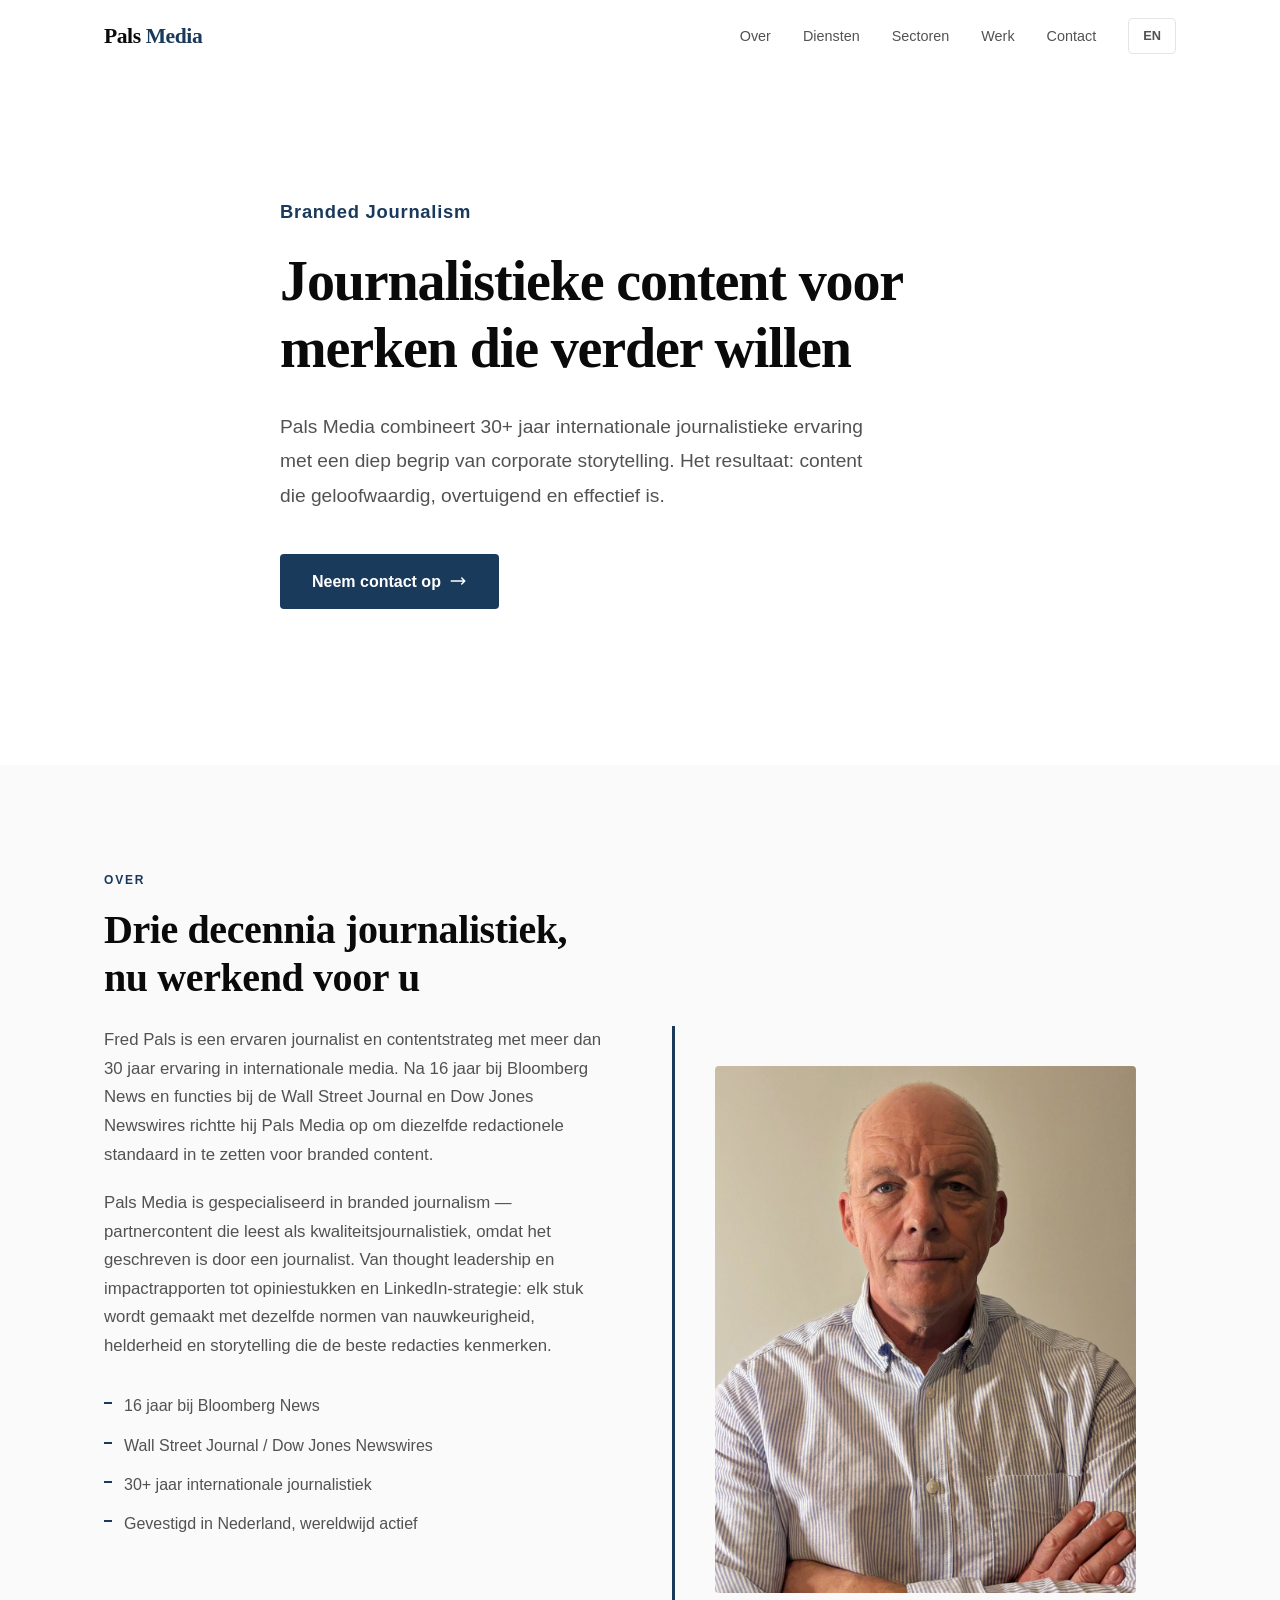
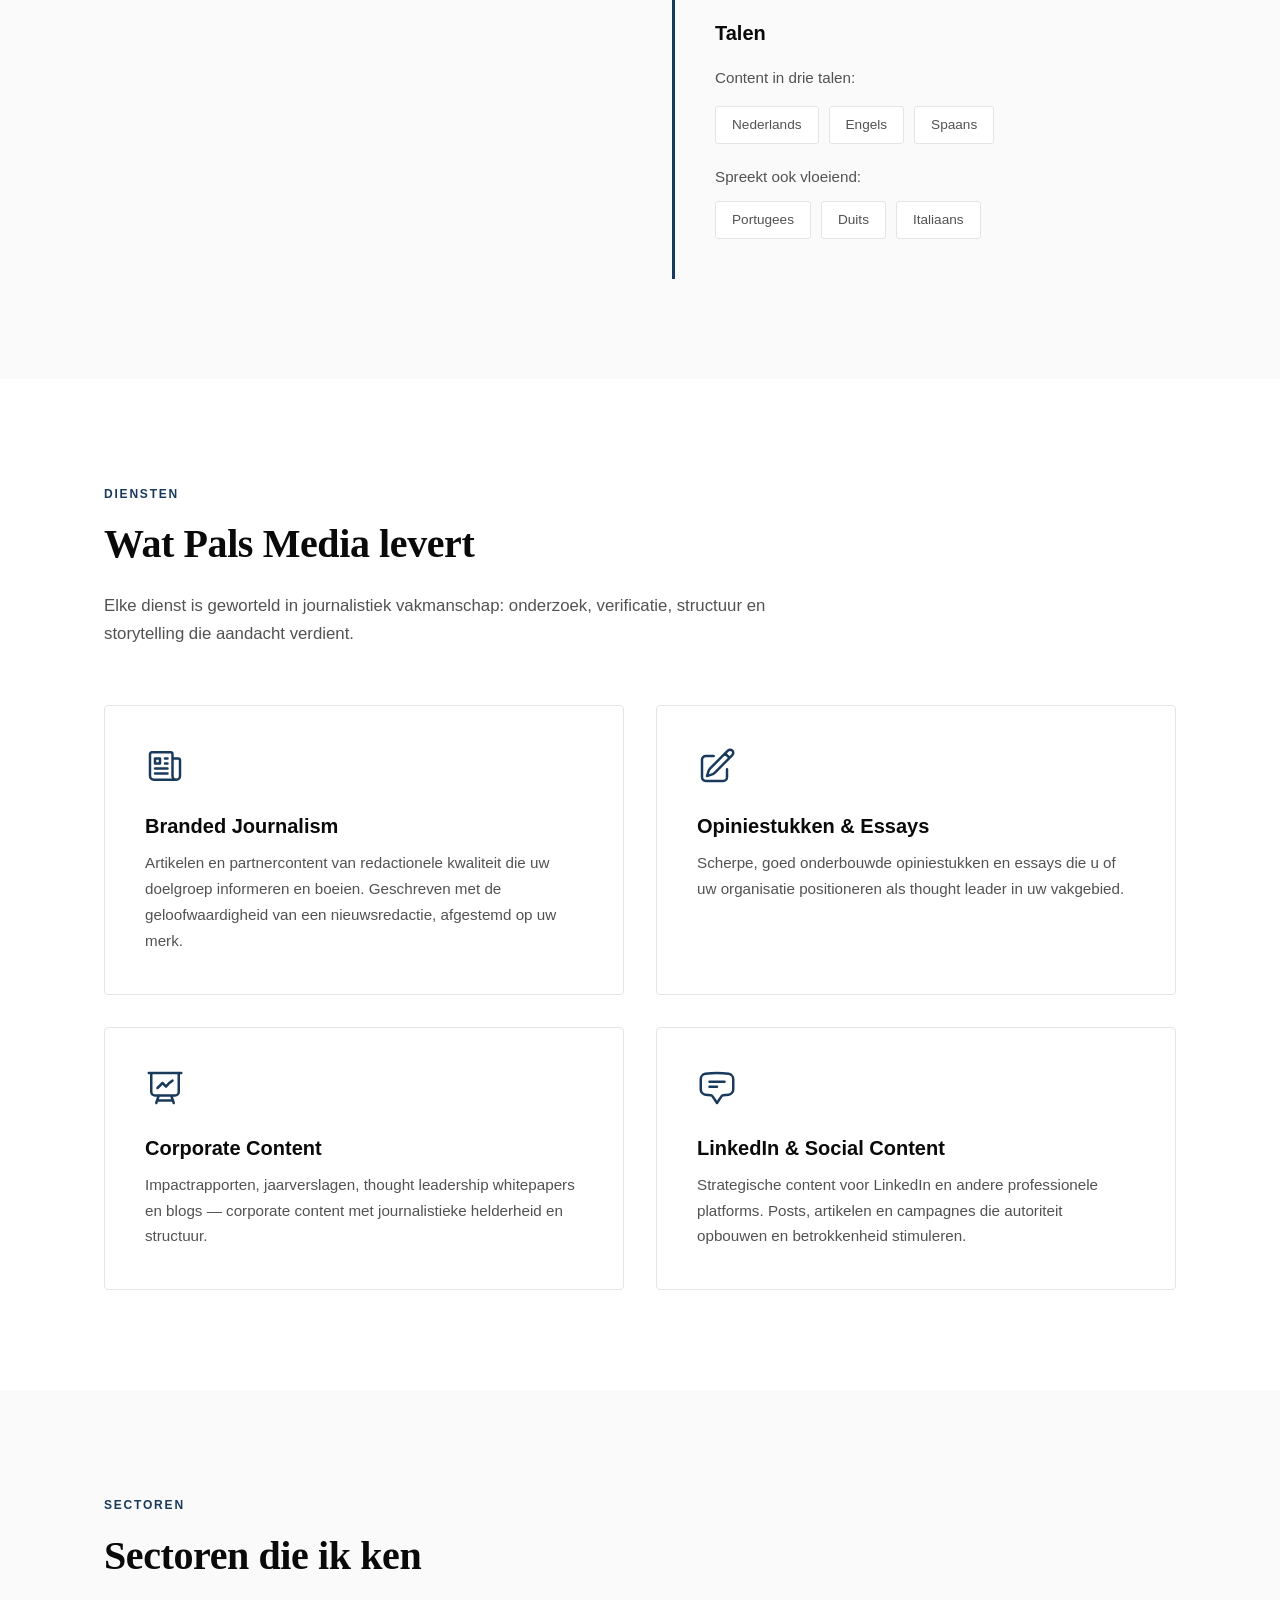
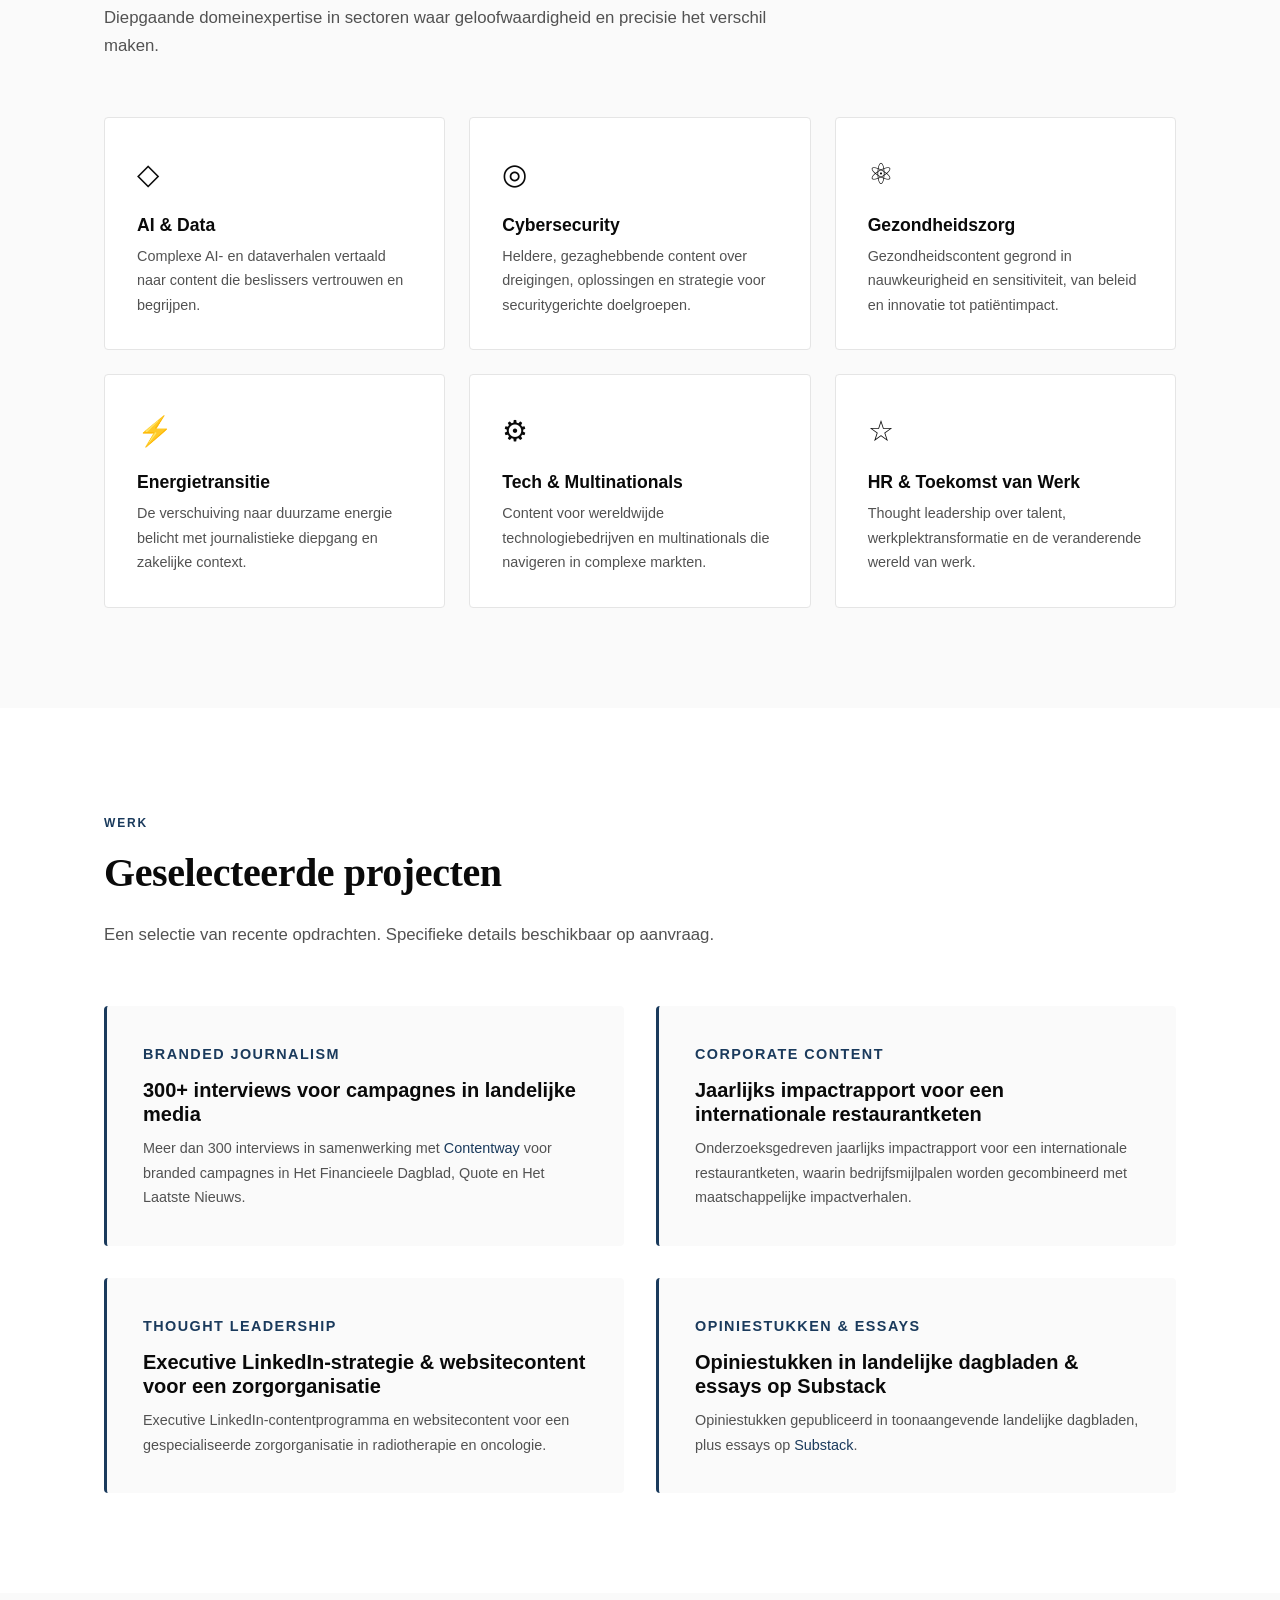
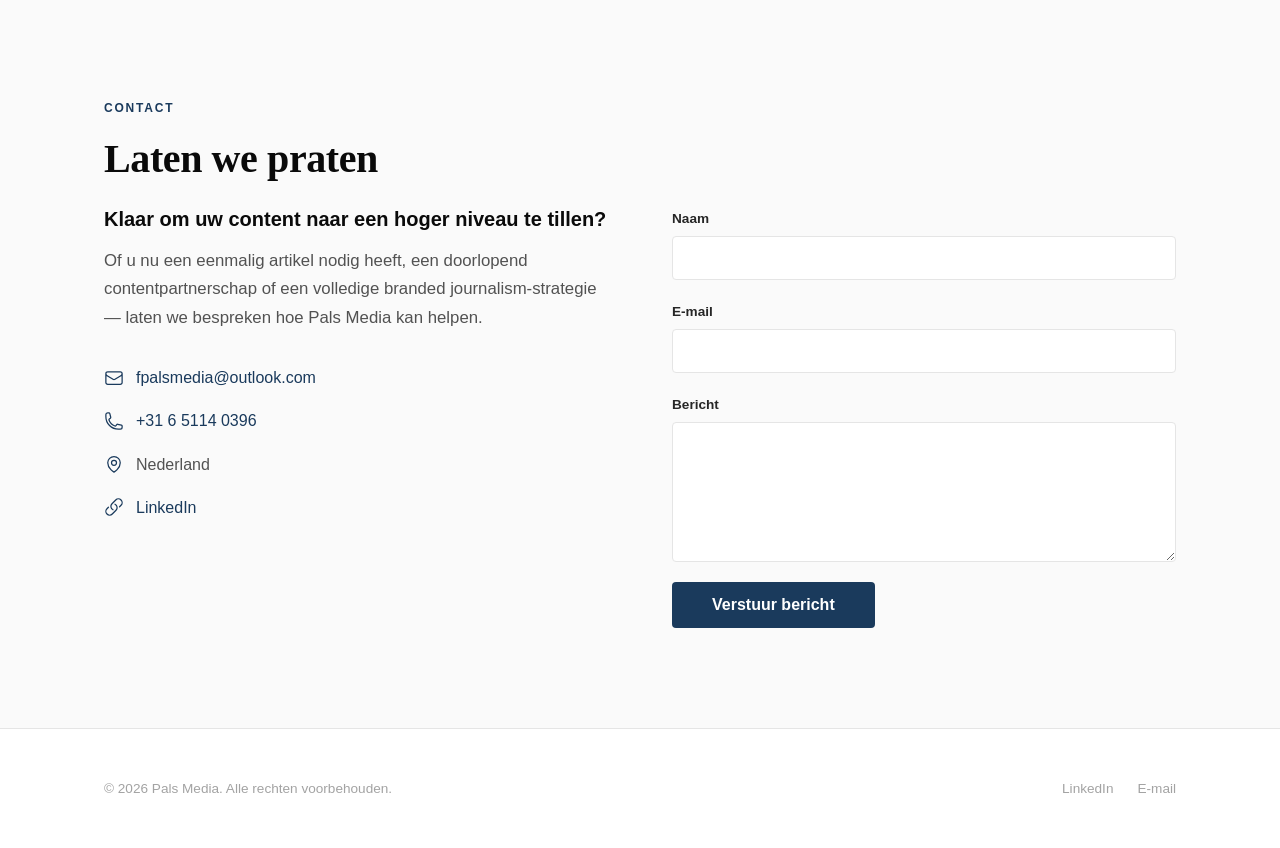
==== nl.html @ 9e6c5505 "Initial launch of Pals Media website Bilingual (EN/NL) single-page site with branded journalism port" ====
<!DOCTYPE html>
<html lang="nl">
<head>
  <meta charset="UTF-8">
  <meta name="viewport" content="width=device-width, initial-scale=1.0">
  <title>Pals Media — Branded Journalism &amp; Corporate Content</title>
  <meta name="description" content="Pals Media levert journalistieke branded content, corporate communicatie en thought leadership. 30+ jaar ervaring bij Bloomberg News, Wall Street Journal en Dow Jones.">
  <link rel="stylesheet" href="css/style.css">
</head>
<body>

  <!-- Header -->
  <header class="header" id="header">
    <div class="container header__inner">
      <a href="#hero" class="header__logo">Pals <span>Media</span></a>
      <nav class="nav" id="nav">
        <a href="#about" class="nav__link">Over</a>
        <a href="#services" class="nav__link">Diensten</a>
        <a href="#sectors" class="nav__link">Sectoren</a>
        <a href="#work" class="nav__link">Werk</a>
        <a href="#contact" class="nav__link">Contact</a>
        <a href="index.html" class="nav__lang">EN</a>
      </nav>
      <button class="nav-toggle" id="navToggle" aria-label="Menu openen">
        <span class="nav-toggle__bar"></span>
        <span class="nav-toggle__bar"></span>
        <span class="nav-toggle__bar"></span>
      </button>
    </div>
  </header>

  <!-- Hero -->
  <section class="hero" id="hero">
    <div class="container">
      <div class="hero__content">
        <p class="hero__tagline">Branded Journalism</p>
        <h1 class="hero__title">Journalistieke content voor merken die verder willen</h1>
        <p class="hero__description">Pals Media combineert 30+ jaar internationale journalistieke ervaring met een diep begrip van corporate storytelling. Het resultaat: content die geloofwaardig, overtuigend en effectief is.</p>
        <a href="#contact" class="hero__cta">
          Neem contact op
          <svg xmlns="http://www.w3.org/2000/svg" fill="none" viewBox="0 0 24 24" stroke="currentColor" stroke-width="2"><path stroke-linecap="round" stroke-linejoin="round" d="M17 8l4 4m0 0l-4 4m4-4H3"/></svg>
        </a>
      </div>
    </div>
  </section>

  <!-- Over -->
  <section class="section section--gray" id="about">
    <div class="container">
      <span class="section__label">Over</span>
      <h2 class="section__title">Drie decennia journalistiek,<br>nu werkend voor u</h2>
      <div class="about__grid">
        <div class="about__text fade-in">
          <p>Fred Pals is een ervaren journalist en contentstrateg met meer dan 30 jaar ervaring in internationale media. Na 16 jaar bij Bloomberg News en functies bij de Wall Street Journal en Dow Jones Newswires richtte hij Pals Media op om diezelfde redactionele standaard in te zetten voor branded content.</p>
          <p>Pals Media is gespecialiseerd in branded journalism &mdash; partnercontent die leest als kwaliteitsjournalistiek, omdat het geschreven is door een journalist. Van thought leadership en impactrapporten tot opiniestukken en LinkedIn-strategie: elk stuk wordt gemaakt met dezelfde normen van nauwkeurigheid, helderheid en storytelling die de beste redacties kenmerken.</p>
          <ul class="about__credentials">
            <li>16 jaar bij Bloomberg News</li>
            <li>Wall Street Journal / Dow Jones Newswires</li>
            <li>30+ jaar internationale journalistiek</li>
            <li>Gevestigd in Nederland, wereldwijd actief</li>
          </ul>
        </div>
        <div class="about__sidebar fade-in">
          <img src="img/fred-pals.jpeg" alt="Fred Pals" class="about__photo">
          <h3>Talen</h3>
          <p style="margin-bottom: 16px; font-size: 0.95rem;">Content in drie talen:</p>
          <ul class="languages">
            <li>Nederlands</li>
            <li>Engels</li>
            <li>Spaans</li>
          </ul>
          <p style="margin-top: 20px; margin-bottom: 12px; font-size: 0.95rem;">Spreekt ook vloeiend:</p>
          <ul class="languages">
            <li>Portugees</li>
            <li>Duits</li>
            <li>Italiaans</li>
          </ul>
        </div>
      </div>
    </div>
  </section>

  <!-- Diensten -->
  <section class="section" id="services">
    <div class="container">
      <span class="section__label">Diensten</span>
      <h2 class="section__title">Wat Pals Media levert</h2>
      <p class="section__intro">Elke dienst is geworteld in journalistiek vakmanschap: onderzoek, verificatie, structuur en storytelling die aandacht verdient.</p>
      <div class="services__grid">
        <div class="service-card fade-in">
          <svg class="service-card__icon" xmlns="http://www.w3.org/2000/svg" fill="none" viewBox="0 0 24 24" stroke="currentColor" stroke-width="1.5"><path stroke-linecap="round" stroke-linejoin="round" d="M12 7.5h1.5m-1.5 3h1.5m-7.5 3h7.5m-7.5 3h7.5m3-9h3.375c.621 0 1.125.504 1.125 1.125V18a2.25 2.25 0 01-2.25 2.25M16.5 7.5V18a2.25 2.25 0 002.25 2.25M16.5 7.5V4.875c0-.621-.504-1.125-1.125-1.125H4.125C3.504 3.75 3 4.254 3 4.875V18a2.25 2.25 0 002.25 2.25h13.5M6 7.5h3v3H6v-3z"/></svg>
          <h3>Branded Journalism</h3>
          <p>Artikelen en partnercontent van redactionele kwaliteit die uw doelgroep informeren en boeien. Geschreven met de geloofwaardigheid van een nieuwsredactie, afgestemd op uw merk.</p>
        </div>
        <div class="service-card fade-in">
          <svg class="service-card__icon" xmlns="http://www.w3.org/2000/svg" fill="none" viewBox="0 0 24 24" stroke="currentColor" stroke-width="1.5"><path stroke-linecap="round" stroke-linejoin="round" d="M16.862 4.487l1.687-1.688a1.875 1.875 0 112.652 2.652L10.582 16.07a4.5 4.5 0 01-1.897 1.13L6 18l.8-2.685a4.5 4.5 0 011.13-1.897l8.932-8.931zm0 0L19.5 7.125M18 14v4.75A2.25 2.25 0 0115.75 21H5.25A2.25 2.25 0 013 18.75V8.25A2.25 2.25 0 015.25 6H10"/></svg>
          <h3>Opiniestukken &amp; Essays</h3>
          <p>Scherpe, goed onderbouwde opiniestukken en essays die u of uw organisatie positioneren als thought leader in uw vakgebied.</p>
        </div>
        <div class="service-card fade-in">
          <svg class="service-card__icon" xmlns="http://www.w3.org/2000/svg" fill="none" viewBox="0 0 24 24" stroke="currentColor" stroke-width="1.5"><path stroke-linecap="round" stroke-linejoin="round" d="M3.75 3v11.25A2.25 2.25 0 006 16.5h2.25M3.75 3h-1.5m1.5 0h16.5m0 0h1.5m-1.5 0v11.25A2.25 2.25 0 0118 16.5h-2.25m-7.5 0h7.5m-7.5 0l-1 3m8.5-3l1 3m0 0l.5 1.5m-.5-1.5h-9.5m0 0l-.5 1.5m.75-9l3-3 2.148 2.148A12.061 12.061 0 0116.5 7.605"/></svg>
          <h3>Corporate Content</h3>
          <p>Impactrapporten, jaarverslagen, thought leadership whitepapers en blogs &mdash; corporate content met journalistieke helderheid en structuur.</p>
        </div>
        <div class="service-card fade-in">
          <svg class="service-card__icon" xmlns="http://www.w3.org/2000/svg" fill="none" viewBox="0 0 24 24" stroke="currentColor" stroke-width="1.5"><path stroke-linecap="round" stroke-linejoin="round" d="M7.5 8.25h9m-9 3H12m-9.75 1.51c0 1.6 1.123 2.994 2.707 3.227 1.129.166 2.27.293 3.423.379.35.026.67.21.865.501L12 21l2.755-4.133a1.14 1.14 0 01.865-.501 48.172 48.172 0 003.423-.379c1.584-.233 2.707-1.626 2.707-3.228V6.741c0-1.602-1.123-2.995-2.707-3.228A48.394 48.394 0 0012 3c-2.392 0-4.744.175-7.043.513C3.373 3.746 2.25 5.14 2.25 6.741v6.018z"/></svg>
          <h3>LinkedIn &amp; Social Content</h3>
          <p>Strategische content voor LinkedIn en andere professionele platforms. Posts, artikelen en campagnes die autoriteit opbouwen en betrokkenheid stimuleren.</p>
        </div>
      </div>
    </div>
  </section>

  <!-- Sectoren -->
  <section class="section section--gray" id="sectors">
    <div class="container">
      <span class="section__label">Sectoren</span>
      <h2 class="section__title">Sectoren die ik ken</h2>
      <p class="section__intro">Diepgaande domeinexpertise in sectoren waar geloofwaardigheid en precisie het verschil maken.</p>
      <div class="sectors__grid">
        <div class="sector-item fade-in">
          <span class="sector-item__icon" aria-hidden="true">&#9671;</span>
          <h3>AI &amp; Data</h3>
          <p>Complexe AI- en dataverhalen vertaald naar content die beslissers vertrouwen en begrijpen.</p>
        </div>
        <div class="sector-item fade-in">
          <span class="sector-item__icon" aria-hidden="true">&#9678;</span>
          <h3>Cybersecurity</h3>
          <p>Heldere, gezaghebbende content over dreigingen, oplossingen en strategie voor securitygerichte doelgroepen.</p>
        </div>
        <div class="sector-item fade-in">
          <span class="sector-item__icon" aria-hidden="true">&#9883;</span>
          <h3>Gezondheidszorg</h3>
          <p>Gezondheidscontent gegrond in nauwkeurigheid en sensitiviteit, van beleid en innovatie tot pati&euml;ntimpact.</p>
        </div>
        <div class="sector-item fade-in">
          <span class="sector-item__icon" aria-hidden="true">&#9889;</span>
          <h3>Energietransitie</h3>
          <p>De verschuiving naar duurzame energie belicht met journalistieke diepgang en zakelijke context.</p>
        </div>
        <div class="sector-item fade-in">
          <span class="sector-item__icon" aria-hidden="true">&#9881;</span>
          <h3>Tech &amp; Multinationals</h3>
          <p>Content voor wereldwijde technologiebedrijven en multinationals die navigeren in complexe markten.</p>
        </div>
        <div class="sector-item fade-in">
          <span class="sector-item__icon" aria-hidden="true">&#9734;</span>
          <h3>HR &amp; Toekomst van Werk</h3>
          <p>Thought leadership over talent, werkplektransformatie en de veranderende wereld van werk.</p>
        </div>
      </div>
    </div>
  </section>

  <!-- Werk / Portfolio -->
  <section class="section" id="work">
    <div class="container">
      <span class="section__label">Werk</span>
      <h2 class="section__title">Geselecteerde projecten</h2>
      <p class="section__intro">Een selectie van recente opdrachten. Specifieke details beschikbaar op aanvraag.</p>
      <div class="portfolio__grid">
        <div class="portfolio-card fade-in">
          <p class="portfolio-card__type">Branded Journalism</p>
          <h3>300+ interviews voor campagnes in landelijke media</h3>
          <p>Meer dan 300 interviews in samenwerking met <a href="https://contentway.eu/nl/publications" target="_blank" rel="noopener">Contentway</a> voor branded campagnes in Het Financieele Dagblad, Quote en Het Laatste Nieuws.</p>
        </div>
        <div class="portfolio-card fade-in">
          <p class="portfolio-card__type">Corporate Content</p>
          <h3>Jaarlijks impactrapport voor een internationale restaurantketen</h3>
          <p>Onderzoeksgedreven jaarlijks impactrapport voor een internationale restaurantketen, waarin bedrijfsmijlpalen worden gecombineerd met maatschappelijke impactverhalen.</p>
        </div>
        <div class="portfolio-card fade-in">
          <p class="portfolio-card__type">Thought Leadership</p>
          <h3>Executive LinkedIn-strategie &amp; websitecontent voor een zorgorganisatie</h3>
          <p>Executive LinkedIn-contentprogramma en websitecontent voor een gespecialiseerde zorgorganisatie in radiotherapie en oncologie.</p>
        </div>
        <div class="portfolio-card fade-in">
          <p class="portfolio-card__type">Opiniestukken &amp; Essays</p>
          <h3>Opiniestukken in landelijke dagbladen &amp; essays op Substack</h3>
          <p>Opiniestukken gepubliceerd in toonaangevende landelijke dagbladen, plus essays op <a href="https://substack.com/@fp23" target="_blank" rel="noopener">Substack</a>.</p>
        </div>
      </div>
    </div>
  </section>

  <!-- Contact -->
  <section class="section section--gray" id="contact">
    <div class="container">
      <span class="section__label">Contact</span>
      <h2 class="section__title">Laten we praten</h2>
      <div class="contact__grid">
        <div class="contact__info fade-in">
          <h3>Klaar om uw content naar een hoger niveau te tillen?</h3>
          <p>Of u nu een eenmalig artikel nodig heeft, een doorlopend contentpartnerschap of een volledige branded journalism-strategie &mdash; laten we bespreken hoe Pals Media kan helpen.</p>
          <ul class="contact__details">
            <li>
              <svg xmlns="http://www.w3.org/2000/svg" fill="none" viewBox="0 0 24 24" stroke="currentColor" stroke-width="1.5"><path stroke-linecap="round" stroke-linejoin="round" d="M21.75 6.75v10.5a2.25 2.25 0 01-2.25 2.25h-15a2.25 2.25 0 01-2.25-2.25V6.75m19.5 0A2.25 2.25 0 0019.5 4.5h-15a2.25 2.25 0 00-2.25 2.25m19.5 0v.243a2.25 2.25 0 01-1.07 1.916l-7.5 4.615a2.25 2.25 0 01-2.36 0L3.32 8.91a2.25 2.25 0 01-1.07-1.916V6.75"/></svg>
              <a href="mailto:fpalsmedia@outlook.com">fpalsmedia@outlook.com</a>
            </li>
            <li>
              <svg xmlns="http://www.w3.org/2000/svg" fill="none" viewBox="0 0 24 24" stroke="currentColor" stroke-width="1.5"><path stroke-linecap="round" stroke-linejoin="round" d="M2.25 6.75c0 8.284 6.716 15 15 15h2.25a2.25 2.25 0 002.25-2.25v-1.372c0-.516-.351-.966-.852-1.091l-4.423-1.106c-.44-.11-.902.055-1.173.417l-.97 1.293c-.282.376-.769.542-1.21.38a12.035 12.035 0 01-7.143-7.143c-.162-.441.004-.928.38-1.21l1.293-.97c.363-.271.527-.734.417-1.173L6.963 3.102a1.125 1.125 0 00-1.091-.852H4.5A2.25 2.25 0 002.25 4.5v2.25z"/></svg>
              <a href="tel:+31651140396">+31 6 5114 0396</a>
            </li>
            <li>
              <svg xmlns="http://www.w3.org/2000/svg" fill="none" viewBox="0 0 24 24" stroke="currentColor" stroke-width="1.5"><path stroke-linecap="round" stroke-linejoin="round" d="M15 10.5a3 3 0 11-6 0 3 3 0 016 0z"/><path stroke-linecap="round" stroke-linejoin="round" d="M19.5 10.5c0 7.142-7.5 11.25-7.5 11.25S4.5 17.642 4.5 10.5a7.5 7.5 0 1115 0z"/></svg>
              Nederland
            </li>
            <li>
              <svg xmlns="http://www.w3.org/2000/svg" fill="none" viewBox="0 0 24 24" stroke="currentColor" stroke-width="1.5"><path stroke-linecap="round" stroke-linejoin="round" d="M13.19 8.688a4.5 4.5 0 011.242 7.244l-4.5 4.5a4.5 4.5 0 01-6.364-6.364l1.757-1.757m13.35-.622l1.757-1.757a4.5 4.5 0 00-6.364-6.364l-4.5 4.5a4.5 4.5 0 001.242 7.244"/></svg>
              <a href="https://www.linkedin.com/in/fred-pals-5a38169/" target="_blank" rel="noopener">LinkedIn</a>
            </li>
          </ul>
        </div>
        <form class="contact__form fade-in" id="contactForm">
          <div class="form-group">
            <label for="name">Naam</label>
            <input type="text" id="name" name="name" required autocomplete="name">
          </div>
          <div class="form-group">
            <label for="email">E-mail</label>
            <input type="email" id="email" name="email" required autocomplete="email">
          </div>
          <div class="form-group">
            <label for="message">Bericht</label>
            <textarea id="message" name="message" required></textarea>
          </div>
          <button type="submit" class="form-submit">Verstuur bericht</button>
        </form>
      </div>
    </div>
  </section>

  <!-- Footer -->
  <footer class="footer">
    <div class="container footer__inner">
      <p class="footer__copy">&copy; 2026 Pals Media. Alle rechten voorbehouden.</p>
      <div class="footer__links">
        <a href="https://www.linkedin.com/in/fred-pals-5a38169/" target="_blank" rel="noopener">LinkedIn</a>
        <a href="mailto:fpalsmedia@outlook.com">E-mail</a>
      </div>
    </div>
  </footer>

  <script src="js/main.js"></script>
</body>
</html>
---- css/style.css ----
/* ===================================
   Pals Media — Stylesheet
   Clean, editorial, journalistic design
   =================================== */

/* --- Reset & Base --- */
*,
*::before,
*::after {
  margin: 0;
  padding: 0;
  box-sizing: border-box;
}

:root {
  --color-black: #0a0a0a;
  --color-white: #ffffff;
  --color-gray-50: #fafafa;
  --color-gray-100: #f5f5f5;
  --color-gray-200: #e5e5e5;
  --color-gray-400: #a3a3a3;
  --color-gray-600: #525252;
  --color-gray-800: #262626;
  --color-accent: #1a3a5c;
  --color-accent-light: #2a5a8c;

  --font-heading: 'Georgia', 'Times New Roman', serif;
  --font-body: -apple-system, BlinkMacSystemFont, 'Segoe UI', Roboto, 'Helvetica Neue', Arial, sans-serif;

  --max-width: 1120px;
  --section-padding: 100px 0;
  --transition: 0.3s ease;
}

html {
  scroll-behavior: smooth;
  font-size: 16px;
}

body {
  font-family: var(--font-body);
  color: var(--color-black);
  background: var(--color-white);
  line-height: 1.7;
  -webkit-font-smoothing: antialiased;
}

img {
  max-width: 100%;
  display: block;
}

a {
  color: var(--color-accent);
  text-decoration: none;
  transition: color var(--transition);
}

a:hover {
  color: var(--color-accent-light);
}

.container {
  max-width: var(--max-width);
  margin: 0 auto;
  padding: 0 24px;
}

/* --- Typography --- */
h1, h2, h3, h4 {
  font-family: var(--font-heading);
  font-weight: 700;
  line-height: 1.2;
  color: var(--color-black);
}

h1 {
  font-size: clamp(2.2rem, 5vw, 3.5rem);
  letter-spacing: -0.02em;
}

h2 {
  font-size: clamp(1.8rem, 3.5vw, 2.5rem);
  letter-spacing: -0.01em;
}

h3 {
  font-size: 1.25rem;
  font-family: var(--font-body);
  font-weight: 600;
}

p {
  font-size: 1.05rem;
  color: var(--color-gray-600);
}

/* --- Section layout --- */
.section {
  padding: var(--section-padding);
}

.section--gray {
  background: var(--color-gray-50);
}

.section__label {
  display: inline-block;
  font-size: 0.75rem;
  font-weight: 700;
  letter-spacing: 0.15em;
  text-transform: uppercase;
  color: var(--color-accent);
  margin-bottom: 16px;
}

.section__title {
  margin-bottom: 24px;
}

.section__intro {
  max-width: 680px;
  margin-bottom: 56px;
}

/* --- Header / Navigation --- */
.header {
  position: fixed;
  top: 0;
  left: 0;
  right: 0;
  z-index: 1000;
  background: rgba(255, 255, 255, 0.95);
  backdrop-filter: blur(8px);
  border-bottom: 1px solid transparent;
  transition: border-color var(--transition), box-shadow var(--transition);
}

.header--scrolled {
  border-bottom-color: var(--color-gray-200);
  box-shadow: 0 1px 8px rgba(0, 0, 0, 0.04);
}

.header__inner {
  display: flex;
  align-items: center;
  justify-content: space-between;
  height: 72px;
}

.header__logo {
  font-family: var(--font-heading);
  font-size: 1.35rem;
  font-weight: 700;
  color: var(--color-black);
  letter-spacing: -0.02em;
}

.header__logo span {
  color: var(--color-accent);
}

.nav {
  display: flex;
  align-items: center;
  gap: 32px;
}

.nav__link {
  font-size: 0.9rem;
  font-weight: 500;
  color: var(--color-gray-600);
  transition: color var(--transition);
  position: relative;
}

.nav__link:hover,
.nav__link--active {
  color: var(--color-black);
}

.nav__link::after {
  content: '';
  position: absolute;
  bottom: -4px;
  left: 0;
  width: 0;
  height: 2px;
  background: var(--color-accent);
  transition: width var(--transition);
}

.nav__link:hover::after {
  width: 100%;
}

.nav__lang {
  font-size: 0.8rem;
  font-weight: 600;
  padding: 6px 14px;
  border: 1.5px solid var(--color-gray-200);
  border-radius: 4px;
  color: var(--color-gray-600);
  transition: all var(--transition);
}

.nav__lang:hover {
  border-color: var(--color-accent);
  color: var(--color-accent);
}

/* Mobile menu button */
.nav-toggle {
  display: none;
  background: none;
  border: none;
  cursor: pointer;
  padding: 8px;
}

.nav-toggle__bar {
  display: block;
  width: 24px;
  height: 2px;
  background: var(--color-black);
  margin: 5px 0;
  transition: transform var(--transition), opacity var(--transition);
}

.nav-toggle--open .nav-toggle__bar:nth-child(1) {
  transform: translateY(7px) rotate(45deg);
}

.nav-toggle--open .nav-toggle__bar:nth-child(2) {
  opacity: 0;
}

.nav-toggle--open .nav-toggle__bar:nth-child(3) {
  transform: translateY(-7px) rotate(-45deg);
}

/* --- Hero --- */
.hero {
  padding: 160px 0 120px;
  min-height: 85vh;
  display: flex;
  align-items: center;
}

.hero__content {
  max-width: 720px;
}

.hero__tagline {
  font-size: clamp(1rem, 2vw, 1.15rem);
  font-weight: 600;
  color: var(--color-accent);
  margin-bottom: 20px;
  letter-spacing: 0.04em;
}

.hero__title {
  margin-bottom: 28px;
}

.hero__description {
  font-size: 1.2rem;
  line-height: 1.8;
  margin-bottom: 40px;
  max-width: 600px;
}

.hero__cta {
  display: inline-flex;
  align-items: center;
  gap: 8px;
  font-size: 1rem;
  font-weight: 600;
  color: var(--color-white);
  background: var(--color-accent);
  padding: 14px 32px;
  border-radius: 4px;
  transition: background var(--transition), transform var(--transition);
}

.hero__cta:hover {
  background: var(--color-accent-light);
  color: var(--color-white);
  transform: translateY(-1px);
}

.hero__cta svg {
  width: 18px;
  height: 18px;
  transition: transform var(--transition);
}

.hero__cta:hover svg {
  transform: translateX(3px);
}

/* --- About --- */
.about__grid {
  display: grid;
  grid-template-columns: 1fr 1fr;
  gap: 64px;
  align-items: start;
}

.about__text p {
  margin-bottom: 20px;
}

.about__credentials {
  list-style: none;
  margin-top: 32px;
}

.about__credentials li {
  position: relative;
  padding-left: 20px;
  margin-bottom: 12px;
  font-size: 1rem;
  color: var(--color-gray-600);
}

.about__credentials li::before {
  content: '';
  position: absolute;
  left: 0;
  top: 10px;
  width: 8px;
  height: 2px;
  background: var(--color-accent);
}

.about__sidebar {
  background: var(--color-gray-50);
  padding: 40px;
  border-left: 3px solid var(--color-accent);
}

.about__photo {
  width: 100%;
  border-radius: 4px;
  margin-bottom: 28px;
  object-fit: contain;
}

.about__sidebar h3 {
  margin-bottom: 20px;
}

.languages {
  display: flex;
  flex-wrap: wrap;
  gap: 10px;
  list-style: none;
}

.languages li {
  font-size: 0.85rem;
  font-weight: 500;
  padding: 6px 16px;
  background: var(--color-white);
  border: 1px solid var(--color-gray-200);
  border-radius: 3px;
  color: var(--color-gray-600);
}

/* --- Services --- */
.services__grid {
  display: grid;
  grid-template-columns: repeat(2, 1fr);
  gap: 32px;
}

.service-card {
  padding: 40px;
  background: var(--color-white);
  border: 1px solid var(--color-gray-200);
  border-radius: 4px;
  transition: border-color var(--transition), box-shadow var(--transition);
}

.service-card:hover {
  border-color: var(--color-accent);
  box-shadow: 0 4px 20px rgba(0, 0, 0, 0.04);
}

.service-card__icon {
  width: 40px;
  height: 40px;
  margin-bottom: 20px;
  color: var(--color-accent);
}

.service-card h3 {
  margin-bottom: 12px;
}

.service-card p {
  font-size: 0.95rem;
}

/* --- Sectors --- */
.sectors__grid {
  display: grid;
  grid-template-columns: repeat(3, 1fr);
  gap: 24px;
}

.sector-item {
  padding: 32px;
  background: var(--color-white);
  border: 1px solid var(--color-gray-200);
  border-radius: 4px;
  transition: border-color var(--transition), transform var(--transition);
}

.sector-item:hover {
  border-color: var(--color-accent);
  transform: translateY(-2px);
}

.sector-item__icon {
  font-size: 1.8rem;
  margin-bottom: 16px;
  display: block;
}

.sector-item h3 {
  margin-bottom: 8px;
  font-size: 1.1rem;
}

.sector-item p {
  font-size: 0.9rem;
}

/* --- Portfolio / Work --- */
.portfolio__grid {
  display: grid;
  grid-template-columns: repeat(2, 1fr);
  gap: 32px;
}

.portfolio-card {
  padding: 36px;
  background: var(--color-gray-50);
  border-radius: 4px;
  border-left: 3px solid var(--color-accent);
}

.portfolio-card__type {
  font-size: 0.75rem;
  font-weight: 700;
  letter-spacing: 0.1em;
  text-transform: uppercase;
  color: var(--color-accent);
  margin-bottom: 12px;
}

.portfolio-card h3 {
  margin-bottom: 10px;
}

.portfolio-card p {
  font-size: 0.9rem;
}

/* --- Contact --- */
.contact__grid {
  display: grid;
  grid-template-columns: 1fr 1fr;
  gap: 64px;
  align-items: start;
}

.contact__info h3 {
  margin-bottom: 16px;
}

.contact__info p {
  margin-bottom: 24px;
}

.contact__details {
  list-style: none;
  margin-top: 32px;
}

.contact__details li {
  display: flex;
  align-items: center;
  gap: 12px;
  margin-bottom: 16px;
  font-size: 1rem;
  color: var(--color-gray-600);
}

.contact__details li svg {
  width: 20px;
  height: 20px;
  color: var(--color-accent);
  flex-shrink: 0;
}

.contact__form {
  display: flex;
  flex-direction: column;
  gap: 20px;
}

.form-group {
  display: flex;
  flex-direction: column;
  gap: 6px;
}

.form-group label {
  font-size: 0.85rem;
  font-weight: 600;
  color: var(--color-gray-800);
}

.form-group input,
.form-group textarea {
  font-family: var(--font-body);
  font-size: 1rem;
  padding: 12px 16px;
  border: 1px solid var(--color-gray-200);
  border-radius: 4px;
  background: var(--color-white);
  color: var(--color-black);
  transition: border-color var(--transition);
}

.form-group input:focus,
.form-group textarea:focus {
  outline: none;
  border-color: var(--color-accent);
}

.form-group textarea {
  min-height: 140px;
  resize: vertical;
}

.form-submit {
  align-self: flex-start;
  font-family: var(--font-body);
  font-size: 1rem;
  font-weight: 600;
  padding: 14px 40px;
  background: var(--color-accent);
  color: var(--color-white);
  border: none;
  border-radius: 4px;
  cursor: pointer;
  transition: background var(--transition), transform var(--transition);
}

.form-submit:hover {
  background: var(--color-accent-light);
  transform: translateY(-1px);
}

/* --- Footer --- */
.footer {
  padding: 48px 0;
  border-top: 1px solid var(--color-gray-200);
}

.footer__inner {
  display: flex;
  justify-content: space-between;
  align-items: center;
}

.footer__copy {
  font-size: 0.85rem;
  color: var(--color-gray-400);
}

.footer__links {
  display: flex;
  gap: 24px;
}

.footer__links a {
  font-size: 0.85rem;
  color: var(--color-gray-400);
  transition: color var(--transition);
}

.footer__links a:hover {
  color: var(--color-accent);
}

/* --- Animations --- */
.fade-in {
  opacity: 0;
  transform: translateY(20px);
  transition: opacity 0.6s ease, transform 0.6s ease;
}

.fade-in--visible {
  opacity: 1;
  transform: translateY(0);
}

/* --- Responsive --- */
@media (max-width: 900px) {
  :root {
    --section-padding: 72px 0;
  }

  .hero {
    padding: 120px 0 80px;
    min-height: auto;
  }

  .about__grid,
  .contact__grid {
    grid-template-columns: 1fr;
    gap: 40px;
  }

  .services__grid {
    grid-template-columns: 1fr;
  }

  .sectors__grid {
    grid-template-columns: repeat(2, 1fr);
  }

  .portfolio__grid {
    grid-template-columns: 1fr;
  }
}

@media (max-width: 640px) {
  .nav {
    position: fixed;
    top: 72px;
    left: 0;
    right: 0;
    background: var(--color-white);
    flex-direction: column;
    padding: 24px;
    gap: 20px;
    border-bottom: 1px solid var(--color-gray-200);
    transform: translateY(-100%);
    opacity: 0;
    pointer-events: none;
    transition: transform var(--transition), opacity var(--transition);
  }

  .nav--open {
    transform: translateY(0);
    opacity: 1;
    pointer-events: auto;
  }

  .nav-toggle {
    display: block;
  }

  .sectors__grid {
    grid-template-columns: 1fr;
  }

  .footer__inner {
    flex-direction: column;
    gap: 16px;
    text-align: center;
  }

  .hero__title {
    font-size: 2rem;
  }

  .service-card {
    padding: 28px;
  }
}
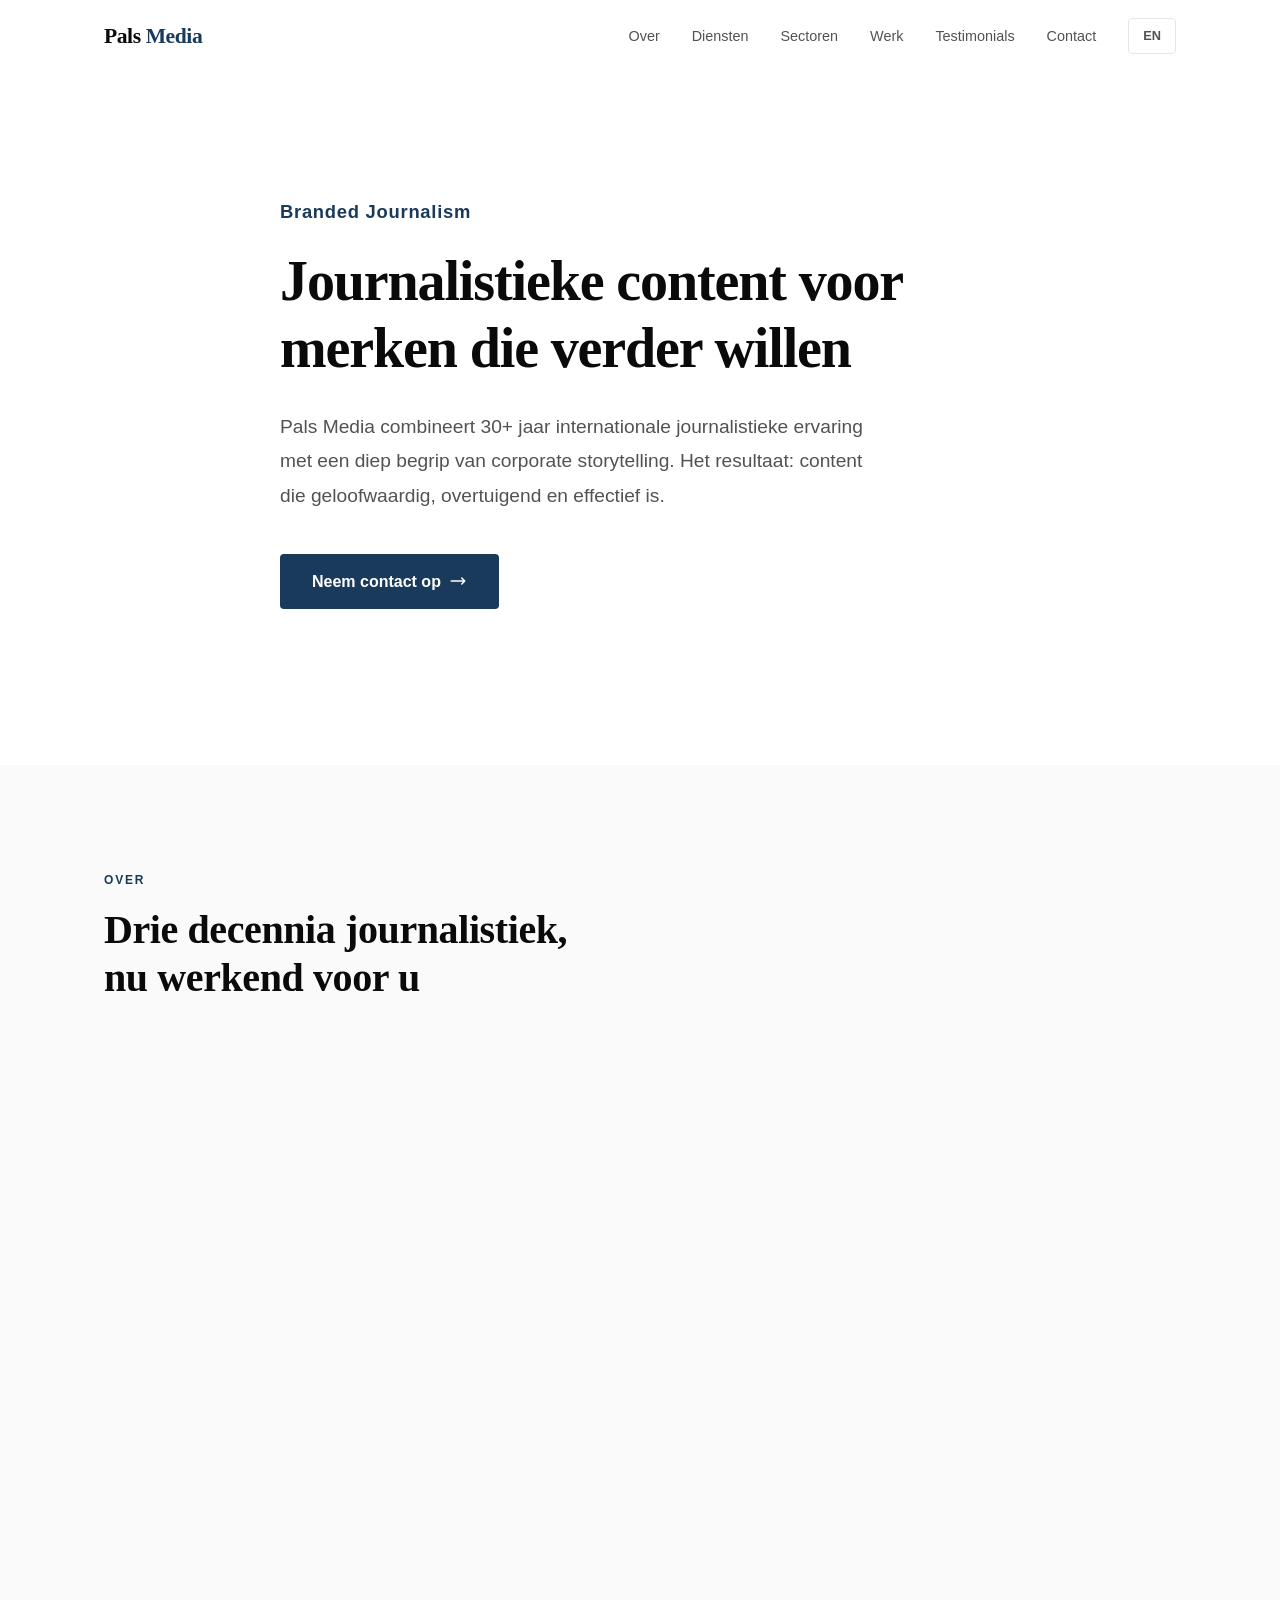
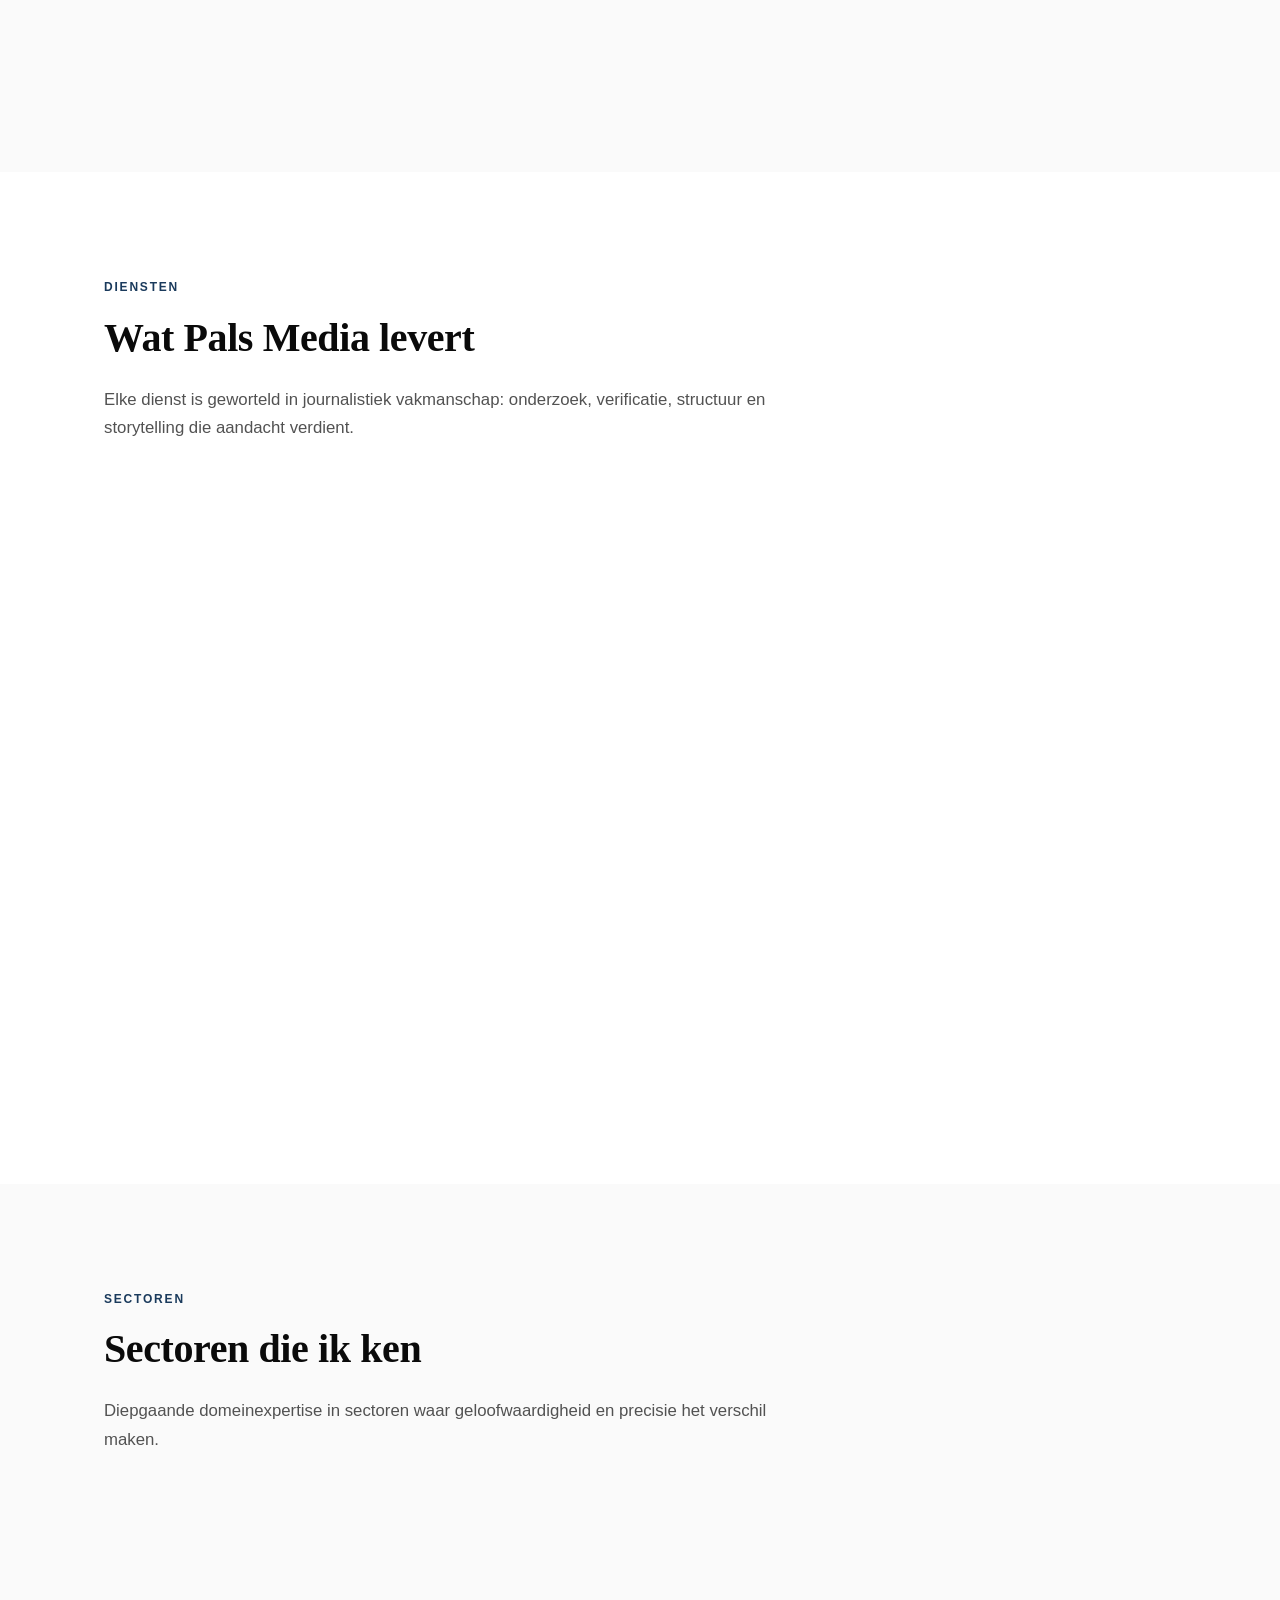
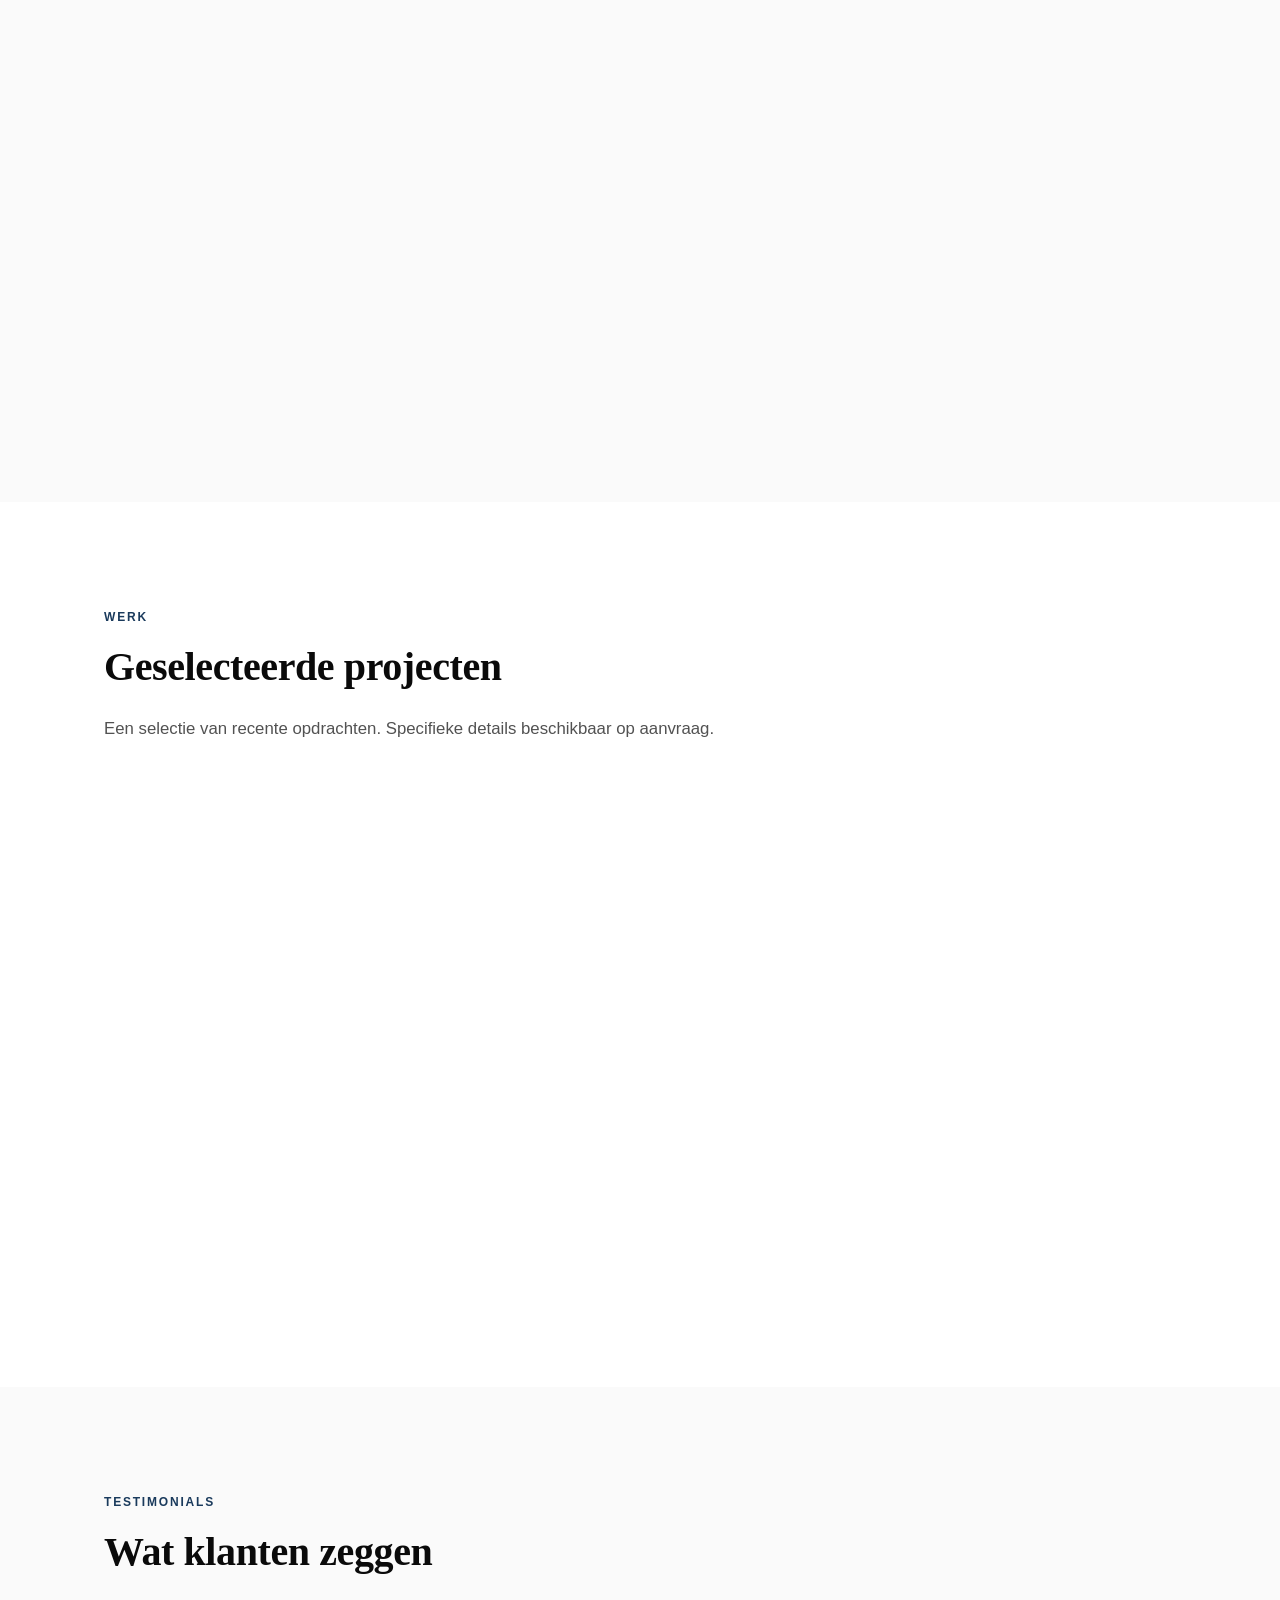
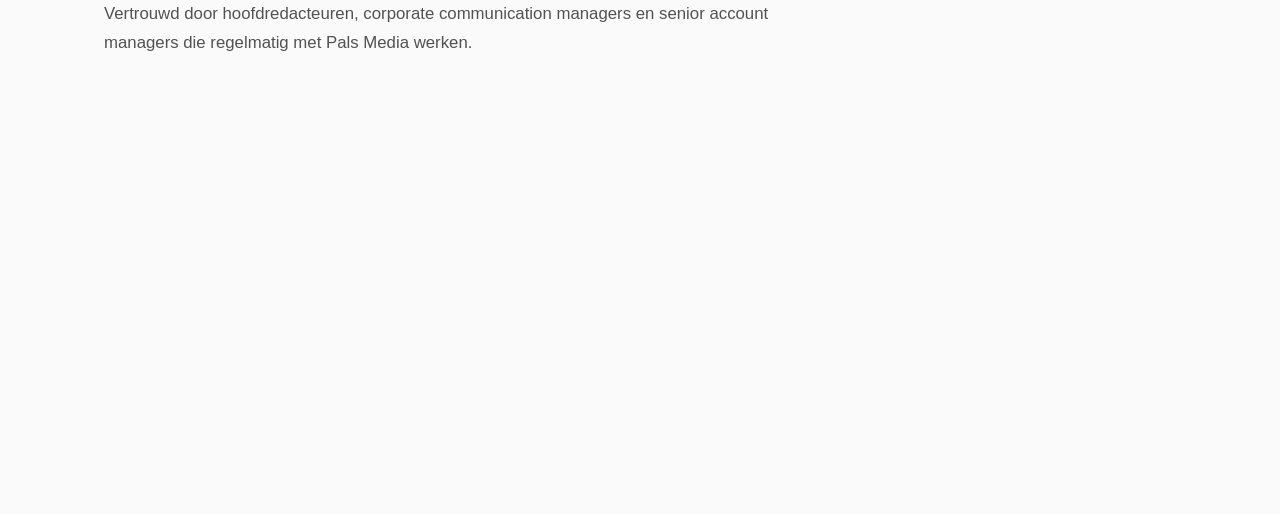
==== commit 0c45add8: "Update nl.html" ====
--- a/nl.html
+++ b/nl.html
@@ -3,13 +3,33 @@
 <head>
   <meta charset="UTF-8">
   <meta name="viewport" content="width=device-width, initial-scale=1.0">
-  <title>Pals Media — Branded Journalism &amp; Corporate Content</title>
+  <title>Pals Media | Branded Journalism &amp; Corporate Content</title>
   <meta name="description" content="Pals Media levert journalistieke branded content, corporate communicatie en thought leadership. 30+ jaar ervaring bij Bloomberg News, Wall Street Journal en Dow Jones.">
+
+  <link rel="canonical" href="https://pals-media.nl/nl.html">
+  <link rel="alternate" hreflang="en" href="https://pals-media.nl/">
+  <link rel="alternate" hreflang="nl" href="https://pals-media.nl/nl.html">
+  <link rel="alternate" hreflang="x-default" href="https://pals-media.nl/">
+
+  <link rel="icon" type="image/png" href="img/favicon.png">
+
+  <meta property="og:type" content="website">
+  <meta property="og:title" content="Pals Media | Branded Journalism & Corporate Content">
+  <meta property="og:description" content="Journalistieke content voor merken die verder willen. 30+ jaar internationale journalistiek, nu werkend voor u.">
+  <meta property="og:image" content="https://pals-media.nl/img/fred-pals.jpeg">
+  <meta property="og:url" content="https://pals-media.nl/nl.html">
+  <meta property="og:locale" content="nl_NL">
+  <meta property="og:locale:alternate" content="en_US">
+
+  <meta name="twitter:card" content="summary_large_image">
+  <meta name="twitter:title" content="Pals Media | Branded Journalism & Corporate Content">
+  <meta name="twitter:description" content="Journalistieke content voor merken die verder willen.">
+  <meta name="twitter:image" content="https://pals-media.nl/img/fred-pals.jpeg">
+
   <link rel="stylesheet" href="css/style.css">
 </head>
 <body>
 
-  <!-- Header -->
   <header class="header" id="header">
     <div class="container header__inner">
       <a href="#hero" class="header__logo">Pals <span>Media</span></a>
@@ -18,8 +38,9 @@
         <a href="#services" class="nav__link">Diensten</a>
         <a href="#sectors" class="nav__link">Sectoren</a>
         <a href="#work" class="nav__link">Werk</a>
+        <a href="#testimonials" class="nav__link">Testimonials</a>
         <a href="#contact" class="nav__link">Contact</a>
-        <a href="index.html" class="nav__lang">EN</a>
+        <a href="index.html" class="nav__lang" hreflang="en">EN</a>
       </nav>
       <button class="nav-toggle" id="navToggle" aria-label="Menu openen">
         <span class="nav-toggle__bar"></span>
@@ -29,7 +50,6 @@
     </div>
   </header>
 
-  <!-- Hero -->
   <section class="hero" id="hero">
     <div class="container">
       <div class="hero__content">
@@ -44,7 +64,6 @@
     </div>
   </section>
 
-  <!-- Over -->
   <section class="section section--gray" id="about">
     <div class="container">
       <span class="section__label">Over</span>
@@ -52,7 +71,7 @@
       <div class="about__grid">
         <div class="about__text fade-in">
           <p>Fred Pals is een ervaren journalist en contentstrateg met meer dan 30 jaar ervaring in internationale media. Na 16 jaar bij Bloomberg News en functies bij de Wall Street Journal en Dow Jones Newswires richtte hij Pals Media op om diezelfde redactionele standaard in te zetten voor branded content.</p>
-          <p>Pals Media is gespecialiseerd in branded journalism &mdash; partnercontent die leest als kwaliteitsjournalistiek, omdat het geschreven is door een journalist. Van thought leadership en impactrapporten tot opiniestukken en LinkedIn-strategie: elk stuk wordt gemaakt met dezelfde normen van nauwkeurigheid, helderheid en storytelling die de beste redacties kenmerken.</p>
+          <p>Pals Media is gespecialiseerd in branded journalism: partnercontent die leest als kwaliteitsjournalistiek, omdat het geschreven is door een journalist. Van thought leadership en impactrapporten tot opiniestukken en LinkedIn-strategie: elk stuk wordt gemaakt met dezelfde normen van nauwkeurigheid, helderheid en storytelling die de beste redacties kenmerken.</p>
           <ul class="about__credentials">
             <li>16 jaar bij Bloomberg News</li>
             <li>Wall Street Journal / Dow Jones Newswires</li>
@@ -61,7 +80,7 @@
           </ul>
         </div>
         <div class="about__sidebar fade-in">
-          <img src="img/fred-pals.jpeg" alt="Fred Pals" class="about__photo">
+          <img src="img/fred-pals.jpeg" alt="Fred Pals, oprichter van Pals Media" class="about__photo" width="320" height="320" loading="lazy">
           <h3>Talen</h3>
           <p style="margin-bottom: 16px; font-size: 0.95rem;">Content in drie talen:</p>
           <ul class="languages">
@@ -80,7 +99,6 @@
     </div>
   </section>
 
-  <!-- Diensten -->
   <section class="section" id="services">
     <div class="container">
       <span class="section__label">Diensten</span>
@@ -100,7 +118,7 @@
         <div class="service-card fade-in">
           <svg class="service-card__icon" xmlns="http://www.w3.org/2000/svg" fill="none" viewBox="0 0 24 24" stroke="currentColor" stroke-width="1.5"><path stroke-linecap="round" stroke-linejoin="round" d="M3.75 3v11.25A2.25 2.25 0 006 16.5h2.25M3.75 3h-1.5m1.5 0h16.5m0 0h1.5m-1.5 0v11.25A2.25 2.25 0 0118 16.5h-2.25m-7.5 0h7.5m-7.5 0l-1 3m8.5-3l1 3m0 0l.5 1.5m-.5-1.5h-9.5m0 0l-.5 1.5m.75-9l3-3 2.148 2.148A12.061 12.061 0 0116.5 7.605"/></svg>
           <h3>Corporate Content</h3>
-          <p>Impactrapporten, jaarverslagen, thought leadership whitepapers en blogs &mdash; corporate content met journalistieke helderheid en structuur.</p>
+          <p>Impactrapporten, jaarverslagen, thought leadership whitepapers en blogs: corporate content met journalistieke helderheid en structuur.</p>
         </div>
         <div class="service-card fade-in">
           <svg class="service-card__icon" xmlns="http://www.w3.org/2000/svg" fill="none" viewBox="0 0 24 24" stroke="currentColor" stroke-width="1.5"><path stroke-linecap="round" stroke-linejoin="round" d="M7.5 8.25h9m-9 3H12m-9.75 1.51c0 1.6 1.123 2.994 2.707 3.227 1.129.166 2.27.293 3.423.379.35.026.67.21.865.501L12 21l2.755-4.133a1.14 1.14 0 01.865-.501 48.172 48.172 0 003.423-.379c1.584-.233 2.707-1.626 2.707-3.228V6.741c0-1.602-1.123-2.995-2.707-3.228A48.394 48.394 0 0012 3c-2.392 0-4.744.175-7.043.513C3.373 3.746 2.25 5.14 2.25 6.741v6.018z"/></svg>
@@ -111,7 +129,6 @@
     </div>
   </section>
 
-  <!-- Sectoren -->
   <section class="section section--gray" id="sectors">
     <div class="container">
       <span class="section__label">Sectoren</span>
@@ -152,7 +169,6 @@
     </div>
   </section>
 
-  <!-- Werk / Portfolio -->
   <section class="section" id="work">
     <div class="container">
       <span class="section__label">Werk</span>
@@ -183,64 +199,26 @@
     </div>
   </section>
 
-  <!-- Contact -->
-  <section class="section section--gray" id="contact">
-    <div class="container">
-      <span class="section__label">Contact</span>
-      <h2 class="section__title">Laten we praten</h2>
-      <div class="contact__grid">
-        <div class="contact__info fade-in">
-          <h3>Klaar om uw content naar een hoger niveau te tillen?</h3>
-          <p>Of u nu een eenmalig artikel nodig heeft, een doorlopend contentpartnerschap of een volledige branded journalism-strategie &mdash; laten we bespreken hoe Pals Media kan helpen.</p>
-          <ul class="contact__details">
-            <li>
-              <svg xmlns="http://www.w3.org/2000/svg" fill="none" viewBox="0 0 24 24" stroke="currentColor" stroke-width="1.5"><path stroke-linecap="round" stroke-linejoin="round" d="M21.75 6.75v10.5a2.25 2.25 0 01-2.25 2.25h-15a2.25 2.25 0 01-2.25-2.25V6.75m19.5 0A2.25 2.25 0 0019.5 4.5h-15a2.25 2.25 0 00-2.25 2.25m19.5 0v.243a2.25 2.25 0 01-1.07 1.916l-7.5 4.615a2.25 2.25 0 01-2.36 0L3.32 8.91a2.25 2.25 0 01-1.07-1.916V6.75"/></svg>
-              <a href="mailto:fpalsmedia@outlook.com">fpalsmedia@outlook.com</a>
-            </li>
-            <li>
-              <svg xmlns="http://www.w3.org/2000/svg" fill="none" viewBox="0 0 24 24" stroke="currentColor" stroke-width="1.5"><path stroke-linecap="round" stroke-linejoin="round" d="M2.25 6.75c0 8.284 6.716 15 15 15h2.25a2.25 2.25 0 002.25-2.25v-1.372c0-.516-.351-.966-.852-1.091l-4.423-1.106c-.44-.11-.902.055-1.173.417l-.97 1.293c-.282.376-.769.542-1.21.38a12.035 12.035 0 01-7.143-7.143c-.162-.441.004-.928.38-1.21l1.293-.97c.363-.271.527-.734.417-1.173L6.963 3.102a1.125 1.125 0 00-1.091-.852H4.5A2.25 2.25 0 002.25 4.5v2.25z"/></svg>
-              <a href="tel:+31651140396">+31 6 5114 0396</a>
-            </li>
-            <li>
-              <svg xmlns="http://www.w3.org/2000/svg" fill="none" viewBox="0 0 24 24" stroke="currentColor" stroke-width="1.5"><path stroke-linecap="round" stroke-linejoin="round" d="M15 10.5a3 3 0 11-6 0 3 3 0 016 0z"/><path stroke-linecap="round" stroke-linejoin="round" d="M19.5 10.5c0 7.142-7.5 11.25-7.5 11.25S4.5 17.642 4.5 10.5a7.5 7.5 0 1115 0z"/></svg>
-              Nederland
-            </li>
-            <li>
-              <svg xmlns="http://www.w3.org/2000/svg" fill="none" viewBox="0 0 24 24" stroke="currentColor" stroke-width="1.5"><path stroke-linecap="round" stroke-linejoin="round" d="M13.19 8.688a4.5 4.5 0 011.242 7.244l-4.5 4.5a4.5 4.5 0 01-6.364-6.364l1.757-1.757m13.35-.622l1.757-1.757a4.5 4.5 0 00-6.364-6.364l-4.5 4.5a4.5 4.5 0 001.242 7.244"/></svg>
-              <a href="https://www.linkedin.com/in/fred-pals-5a38169/" target="_blank" rel="noopener">LinkedIn</a>
-            </li>
-          </ul>
-        </div>
-        <form class="contact__form fade-in" id="contactForm">
-          <div class="form-group">
-            <label for="name">Naam</label>
-            <input type="text" id="name" name="name" required autocomplete="name">
-          </div>
-          <div class="form-group">
-            <label for="email">E-mail</label>
-            <input type="email" id="email" name="email" required autocomplete="email">
-          </div>
-          <div class="form-group">
-            <label for="message">Bericht</label>
-            <textarea id="message" name="message" required></textarea>
-          </div>
-          <button type="submit" class="form-submit">Verstuur bericht</button>
-        </form>
-      </div>
-    </div>
-  </section>
-
-  <!-- Footer -->
-  <footer class="footer">
-    <div class="container footer__inner">
-      <p class="footer__copy">&copy; 2026 Pals Media. Alle rechten voorbehouden.</p>
-      <div class="footer__links">
-        <a href="https://www.linkedin.com/in/fred-pals-5a38169/" target="_blank" rel="noopener">LinkedIn</a>
-        <a href="mailto:fpalsmedia@outlook.com">E-mail</a>
-      </div>
-    </div>
-  </footer>
-
-  <script src="js/main.js"></script>
-</body>
-</html>
+  <section class="section section--gray" id="testimonials">
+    <div class="container">
+      <span class="section__label">Testimonials</span>
+      <h2 class="section__title">Wat klanten zeggen</h2>
+      <p class="section__intro">Vertrouwd door hoofdredacteuren, corporate communication managers en senior account managers die regelmatig met Pals Media werken.</p>
+      <div class="testimonials__grid">
+
+        <figure class="testimonial-card fade-in">
+          <blockquote class="testimonial-card__quote">
+            &ldquo;Fred is een van de beste journalisten waarmee ik ooit heb gewerkt. Hij is snel, professioneel, flexibel en gaat altijd dat stapje extra. En zeldzaam voor een freelancer: hij heeft &eacute;cht hart voor ons bedrijf. We schakelen hem regelmatig in en zijn telkens onder de indruk van zijn professionaliteit en de hoge kwaliteit van zijn werk.&rdquo;
+          </blockquote>
+          <figcaption class="testimonial-card__author">
+            <span class="testimonial-card__avatar" aria-hidden="true">EN</span>
+            <div>
+              <p class="testimonial-card__name">Eltjo Nieuwenhuis</p>
+              <p class="testimonial-card__role">Hoofdredacteur, Contentway</p>
+            </div>
+          </figcaption>
+        </figure>
+
+        <figure class="testimonial-card fade-in">
+          <blockquote class="testimonial-card__quote">
+            &ldquo;Pals Media nam de volledige contentproductie en klantcommunicatie over, met Fred als v
--- a/css/style.css
+++ b/css/style.css
@@ -685,3 +685,69 @@
     padding: 28px;
   }
 }
+/* ========================================
+   TESTIMONIALS
+   ======================================== */
+
+.testimonials__grid {
+  display: grid;
+  grid-template-columns: repeat(auto-fit, minmax(320px, 1fr));
+  gap: 24px;
+  margin-top: 40px;
+}
+
+.testimonial-card {
+  background: #fff;
+  border-radius: 12px;
+  padding: 32px;
+  margin: 0;
+  box-shadow: 0 2px 12px rgba(0, 0, 0, 0.06);
+  display: flex;
+  flex-direction: column;
+  gap: 24px;
+}
+
+.testimonial-card__quote {
+  font-size: 1.05rem;
+  line-height: 1.6;
+  color: #222;
+  margin: 0;
+  font-style: italic;
+  flex-grow: 1;
+}
+
+.testimonial-card__author {
+  display: flex;
+  align-items: center;
+  gap: 14px;
+  margin-top: auto;
+}
+
+.testimonial-card__avatar {
+  width: 48px;
+  height: 48px;
+  border-radius: 50%;
+  background: #111;
+  color: #fff;
+  display: flex;
+  align-items: center;
+  justify-content: center;
+  font-weight: 600;
+  font-size: 0.9rem;
+  letter-spacing: 0.5px;
+  flex-shrink: 0;
+}
+
+.testimonial-card__name {
+  margin: 0;
+  font-weight: 600;
+  font-size: 0.95rem;
+  color: #111;
+}
+
+.testimonial-card__role {
+  margin: 2px 0 0;
+  font-size: 0.85rem;
+  color: #666;
+}
+
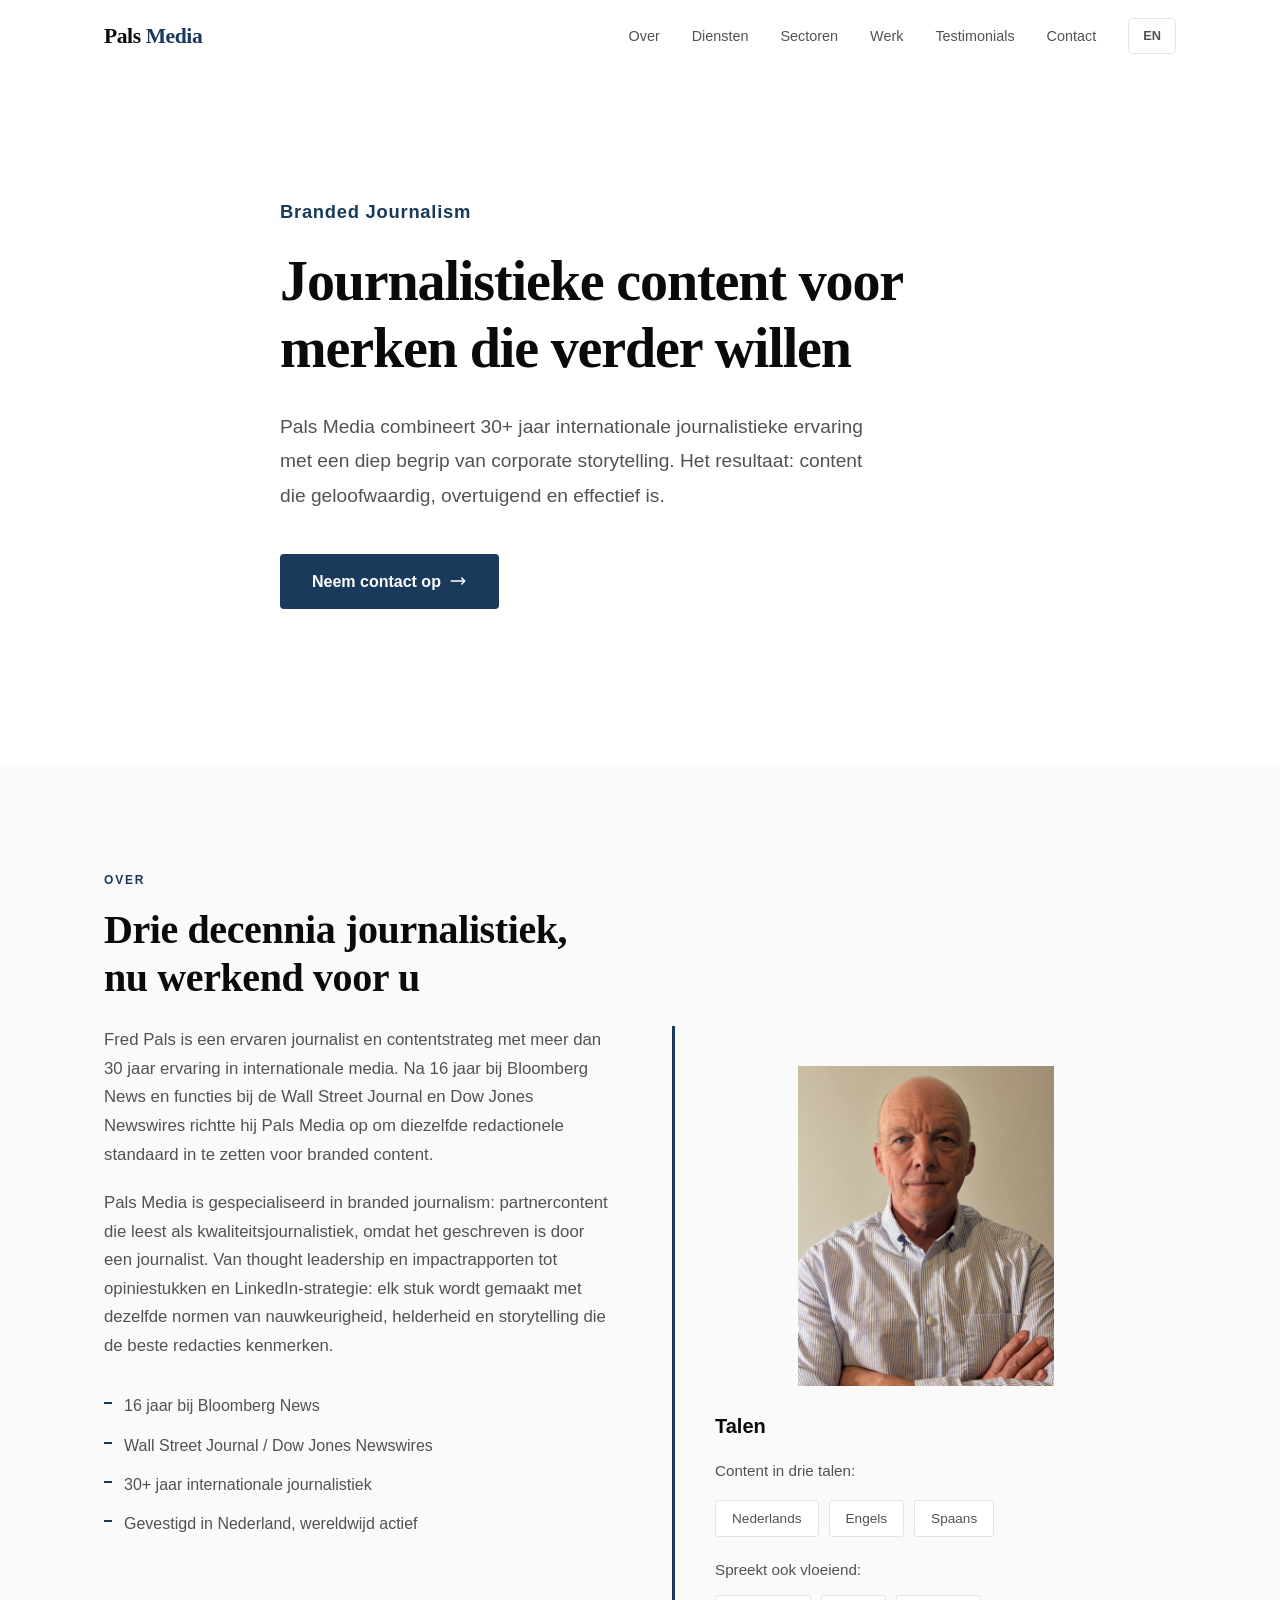
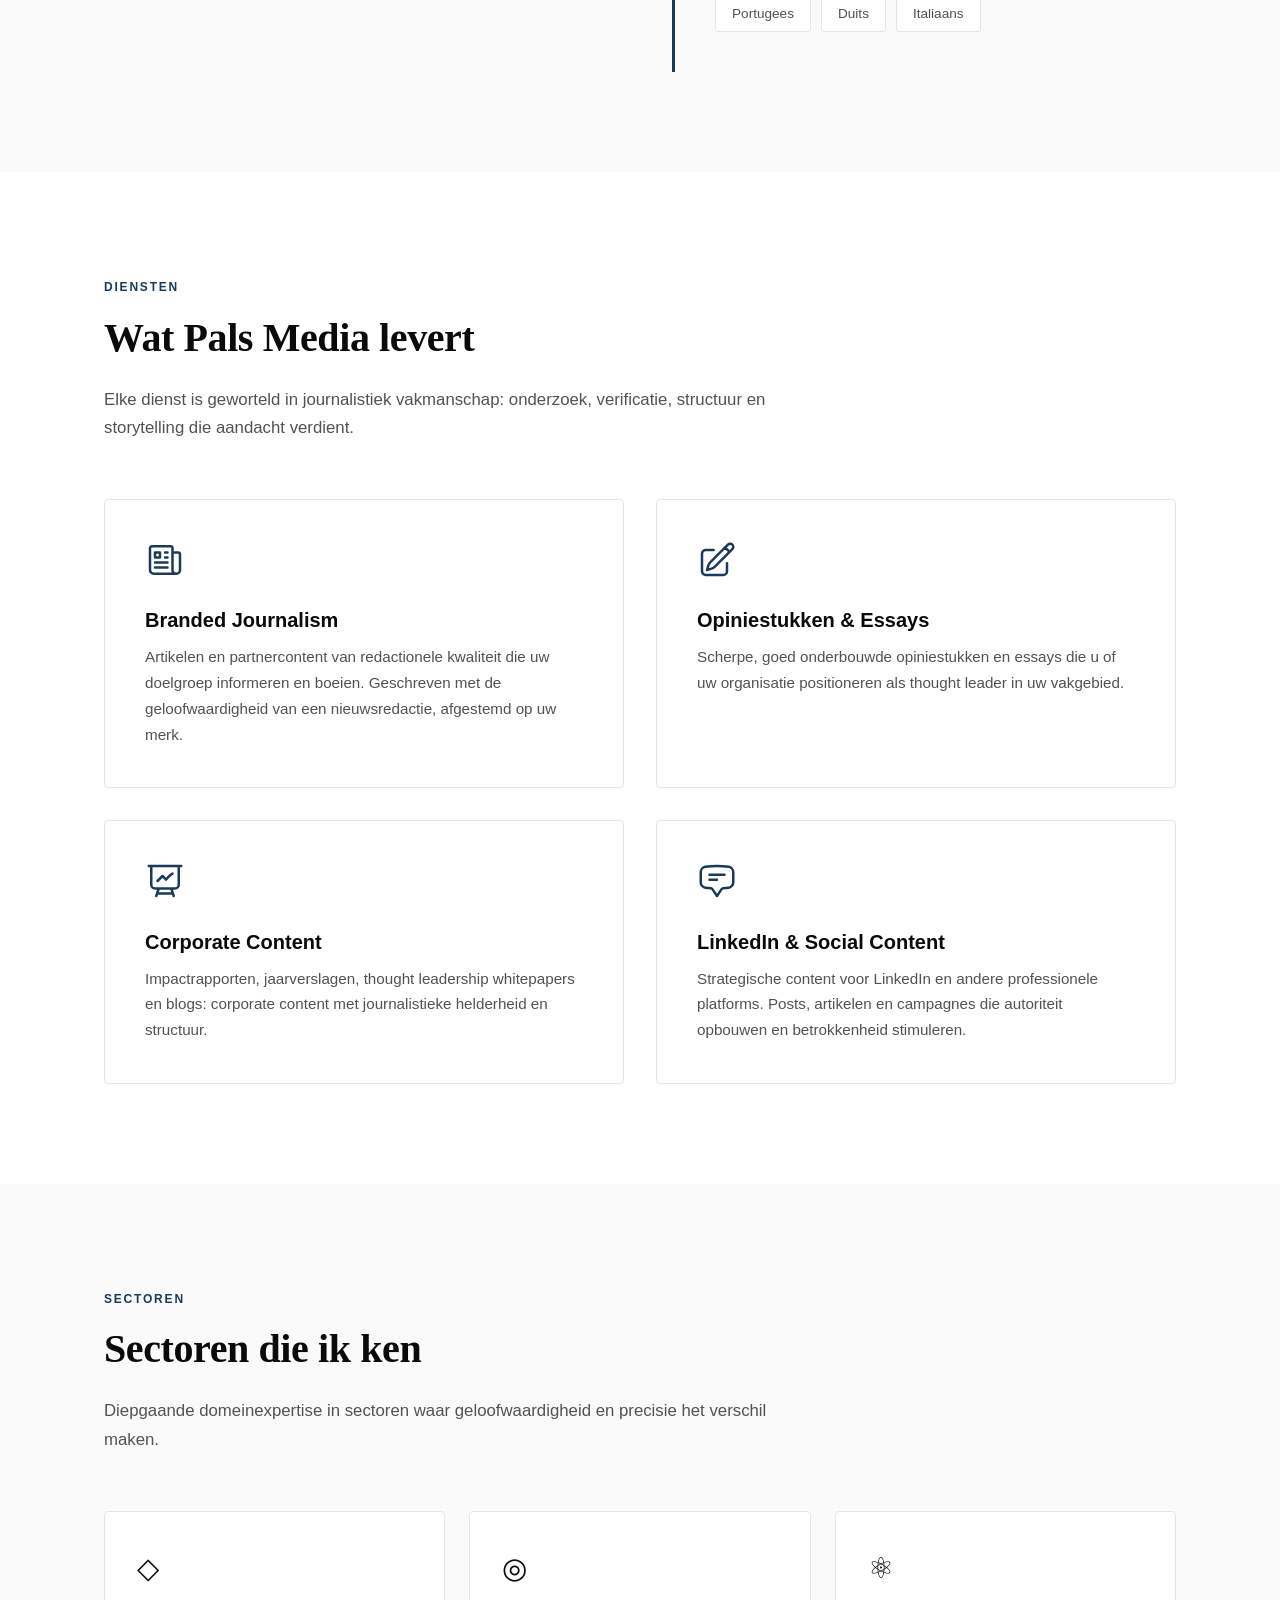
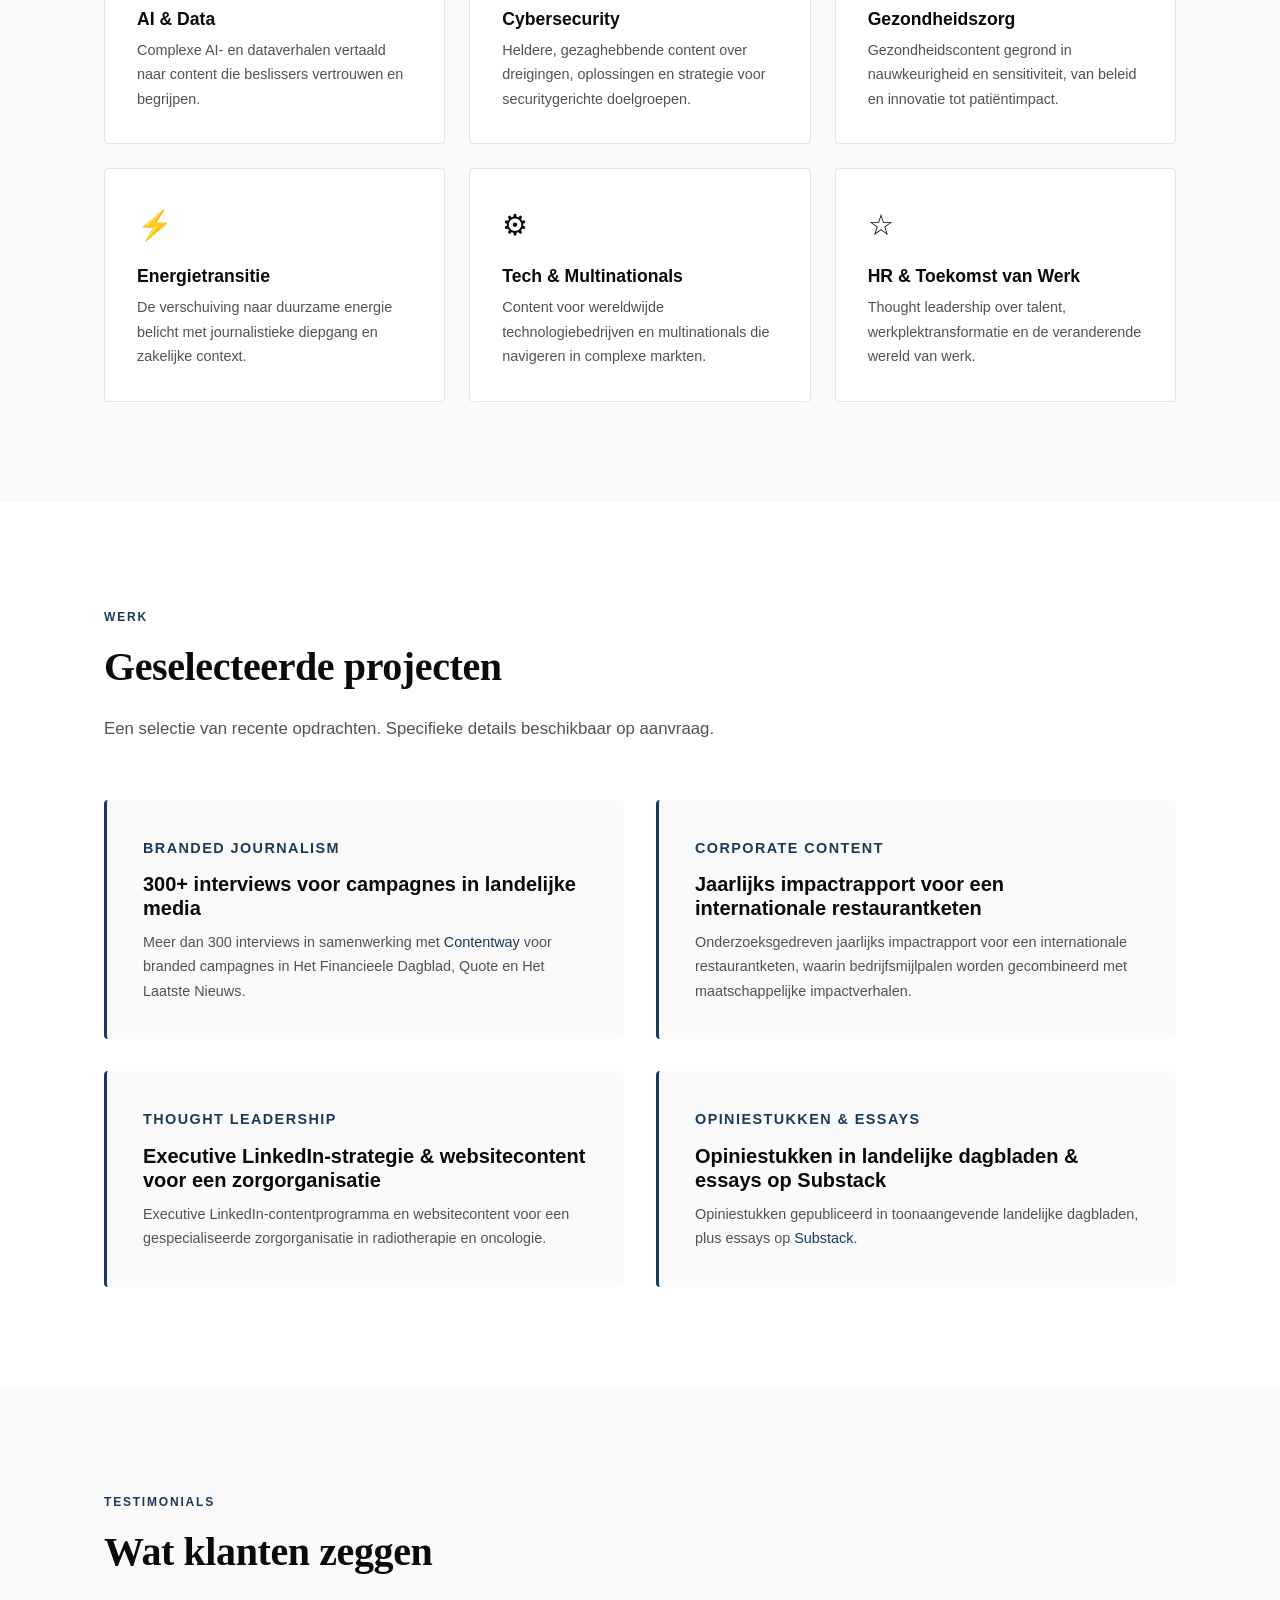
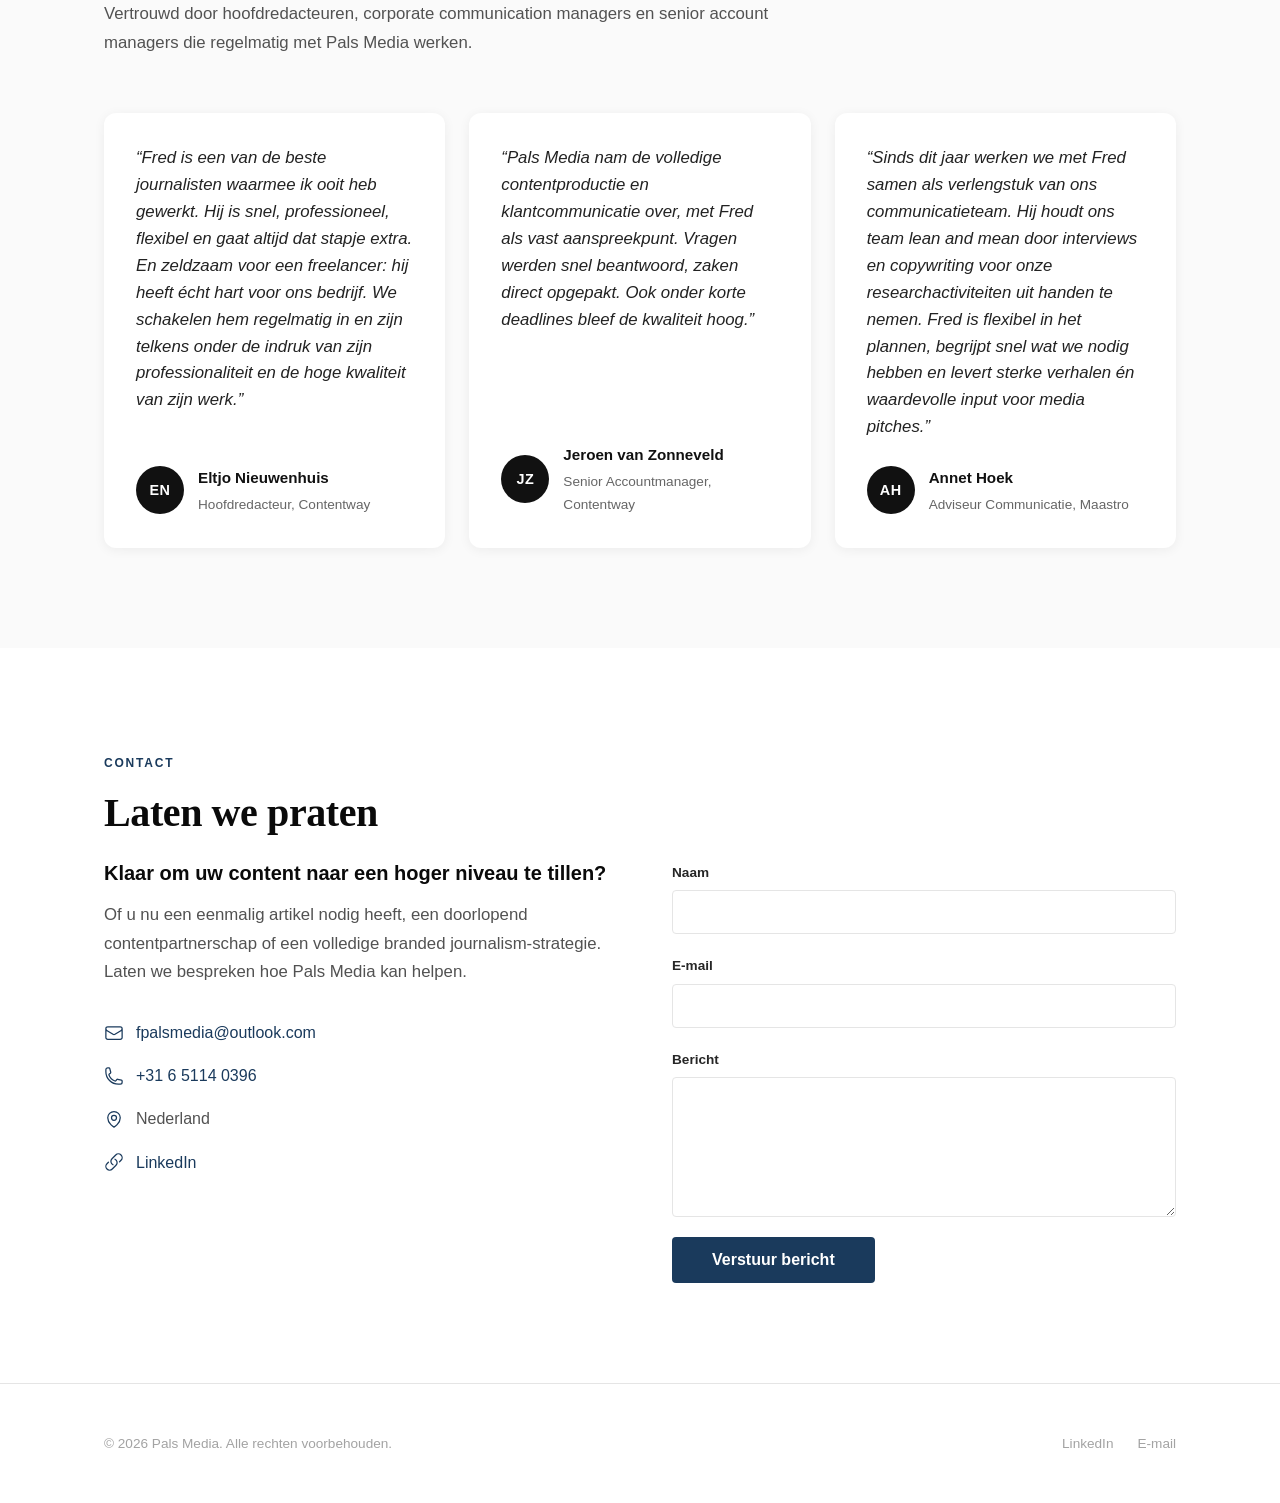
==== commit 66afb6ba: "Update nl.html" ====
--- a/nl.html
+++ b/nl.html
@@ -221,4 +221,90 @@
 
         <figure class="testimonial-card fade-in">
           <blockquote class="testimonial-card__quote">
-            &ldquo;Pals Media nam de volledige contentproductie en klantcommunicatie over, met Fred als v
+            &ldquo;Pals Media nam de volledige contentproductie en klantcommunicatie over, met Fred als vast aanspreekpunt. Vragen werden snel beantwoord, zaken direct opgepakt. Ook onder korte deadlines bleef de kwaliteit hoog.&rdquo;
+          </blockquote>
+          <figcaption class="testimonial-card__author">
+            <span class="testimonial-card__avatar" aria-hidden="true">JZ</span>
+            <div>
+              <p class="testimonial-card__name">Jeroen van Zonneveld</p>
+              <p class="testimonial-card__role">Senior Accountmanager, Contentway</p>
+            </div>
+          </figcaption>
+        </figure>
+
+        <figure class="testimonial-card fade-in">
+          <blockquote class="testimonial-card__quote">
+            &ldquo;Sinds dit jaar werken we met Fred samen als verlengstuk van ons communicatieteam. Hij houdt ons team lean and mean door interviews en copywriting voor onze researchactiviteiten uit handen te nemen. Fred is flexibel in het plannen, begrijpt snel wat we nodig hebben en levert sterke verhalen &eacute;n waardevolle input voor media pitches.&rdquo;
+          </blockquote>
+          <figcaption class="testimonial-card__author">
+            <span class="testimonial-card__avatar" aria-hidden="true">AH</span>
+            <div>
+              <p class="testimonial-card__name">Annet Hoek</p>
+              <p class="testimonial-card__role">Adviseur Communicatie, Maastro</p>
+            </div>
+          </figcaption>
+        </figure>
+
+      </div>
+    </div>
+  </section>
+
+  <section class="section" id="contact">
+    <div class="container">
+      <span class="section__label">Contact</span>
+      <h2 class="section__title">Laten we praten</h2>
+      <div class="contact__grid">
+        <div class="contact__info fade-in">
+          <h3>Klaar om uw content naar een hoger niveau te tillen?</h3>
+          <p>Of u nu een eenmalig artikel nodig heeft, een doorlopend contentpartnerschap of een volledige branded journalism-strategie. Laten we bespreken hoe Pals Media kan helpen.</p>
+          <ul class="contact__details">
+            <li>
+              <svg xmlns="http://www.w3.org/2000/svg" fill="none" viewBox="0 0 24 24" stroke="currentColor" stroke-width="1.5"><path stroke-linecap="round" stroke-linejoin="round" d="M21.75 6.75v10.5a2.25 2.25 0 01-2.25 2.25h-15a2.25 2.25 0 01-2.25-2.25V6.75m19.5 0A2.25 2.25 0 0019.5 4.5h-15a2.25 2.25 0 00-2.25 2.25m19.5 0v.243a2.25 2.25 0 01-1.07 1.916l-7.5 4.615a2.25 2.25 0 01-2.36 0L3.32 8.91a2.25 2.25 0 01-1.07-1.916V6.75"/></svg>
+              <a href="mailto:fpalsmedia@outlook.com">fpalsmedia@outlook.com</a>
+            </li>
+            <li>
+              <svg xmlns="http://www.w3.org/2000/svg" fill="none" viewBox="0 0 24 24" stroke="currentColor" stroke-width="1.5"><path stroke-linecap="round" stroke-linejoin="round" d="M2.25 6.75c0 8.284 6.716 15 15 15h2.25a2.25 2.25 0 002.25-2.25v-1.372c0-.516-.351-.966-.852-1.091l-4.423-1.106c-.44-.11-.902.055-1.173.417l-.97 1.293c-.282.376-.769.542-1.21.38a12.035 12.035 0 01-7.143-7.143c-.162-.441.004-.928.38-1.21l1.293-.97c.363-.271.527-.734.417-1.173L6.963 3.102a1.125 1.125 0 00-1.091-.852H4.5A2.25 2.25 0 002.25 4.5v2.25z"/></svg>
+              <a href="tel:+31651140396">+31 6 5114 0396</a>
+            </li>
+            <li>
+              <svg xmlns="http://www.w3.org/2000/svg" fill="none" viewBox="0 0 24 24" stroke="currentColor" stroke-width="1.5"><path stroke-linecap="round" stroke-linejoin="round" d="M15 10.5a3 3 0 11-6 0 3 3 0 016 0z"/><path stroke-linecap="round" stroke-linejoin="round" d="M19.5 10.5c0 7.142-7.5 11.25-7.5 11.25S4.5 17.642 4.5 10.5a7.5 7.5 0 1115 0z"/></svg>
+              Nederland
+            </li>
+            <li>
+              <svg xmlns="http://www.w3.org/2000/svg" fill="none" viewBox="0 0 24 24" stroke="currentColor" stroke-width="1.5"><path stroke-linecap="round" stroke-linejoin="round" d="M13.19 8.688a4.5 4.5 0 011.242 7.244l-4.5 4.5a4.5 4.5 0 01-6.364-6.364l1.757-1.757m13.35-.622l1.757-1.757a4.5 4.5 0 00-6.364-6.364l-4.5 4.5a4.5 4.5 0 001.242 7.244"/></svg>
+              <a href="https://www.linkedin.com/in/fred-pals-5a38169/" target="_blank" rel="noopener">LinkedIn</a>
+            </li>
+          </ul>
+        </div>
+        <form class="contact__form fade-in" id="contactForm">
+          <div class="form-group">
+            <label for="name">Naam</label>
+            <input type="text" id="name" name="name" required autocomplete="name">
+          </div>
+          <div class="form-group">
+            <label for="email">E-mail</label>
+            <input type="email" id="email" name="email" required autocomplete="email">
+          </div>
+          <div class="form-group">
+            <label for="message">Bericht</label>
+            <textarea id="message" name="message" required></textarea>
+          </div>
+          <button type="submit" class="form-submit">Verstuur bericht</button>
+        </form>
+      </div>
+    </div>
+  </section>
+
+  <footer class="footer">
+    <div class="container footer__inner">
+      <p class="footer__copy">&copy; 2026 Pals Media. Alle rechten voorbehouden.</p>
+      <div class="footer__links">
+        <a href="https://www.linkedin.com/in/fred-pals-5a38169/" target="_blank" rel="noopener">LinkedIn</a>
+        <a href="mailto:fpalsmedia@outlook.com">E-mail</a>
+      </div>
+    </div>
+  </footer>
+
+  <script src="js/main.js"></script>
+</body>
+</html>
